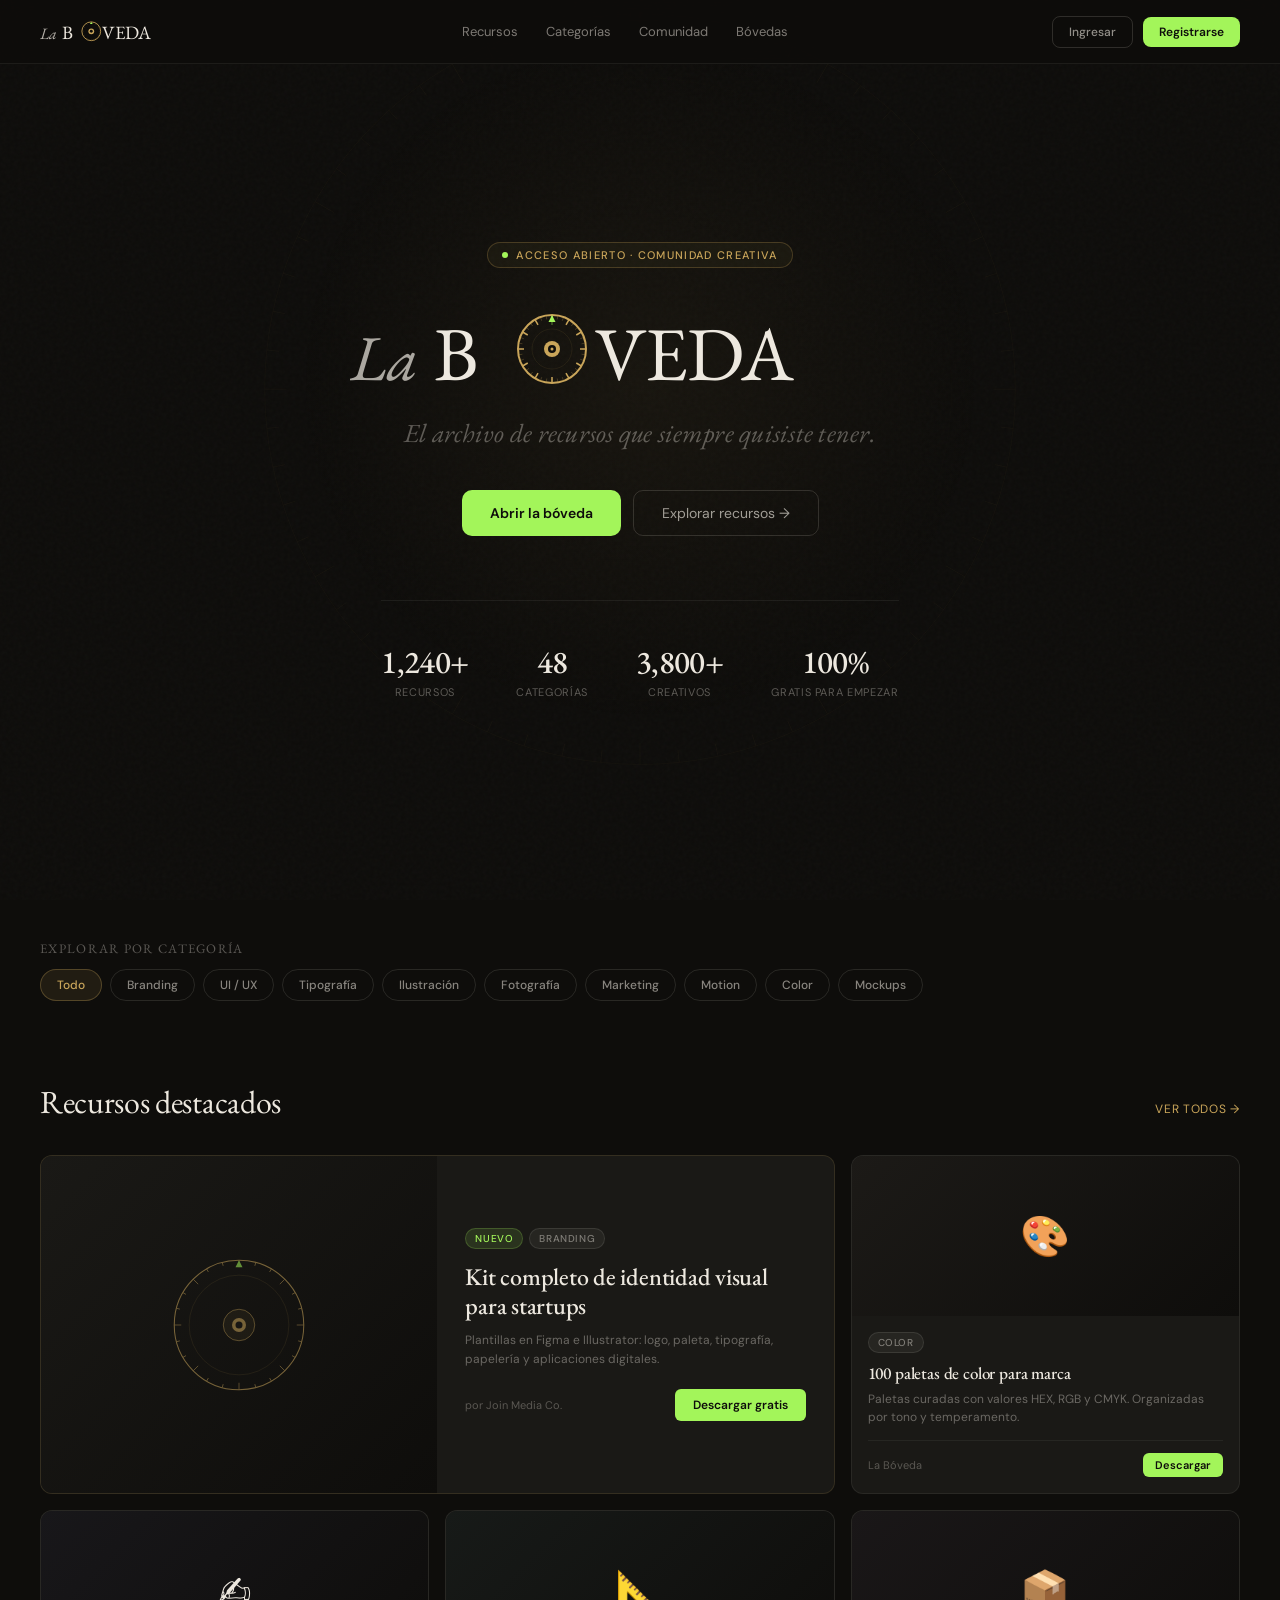
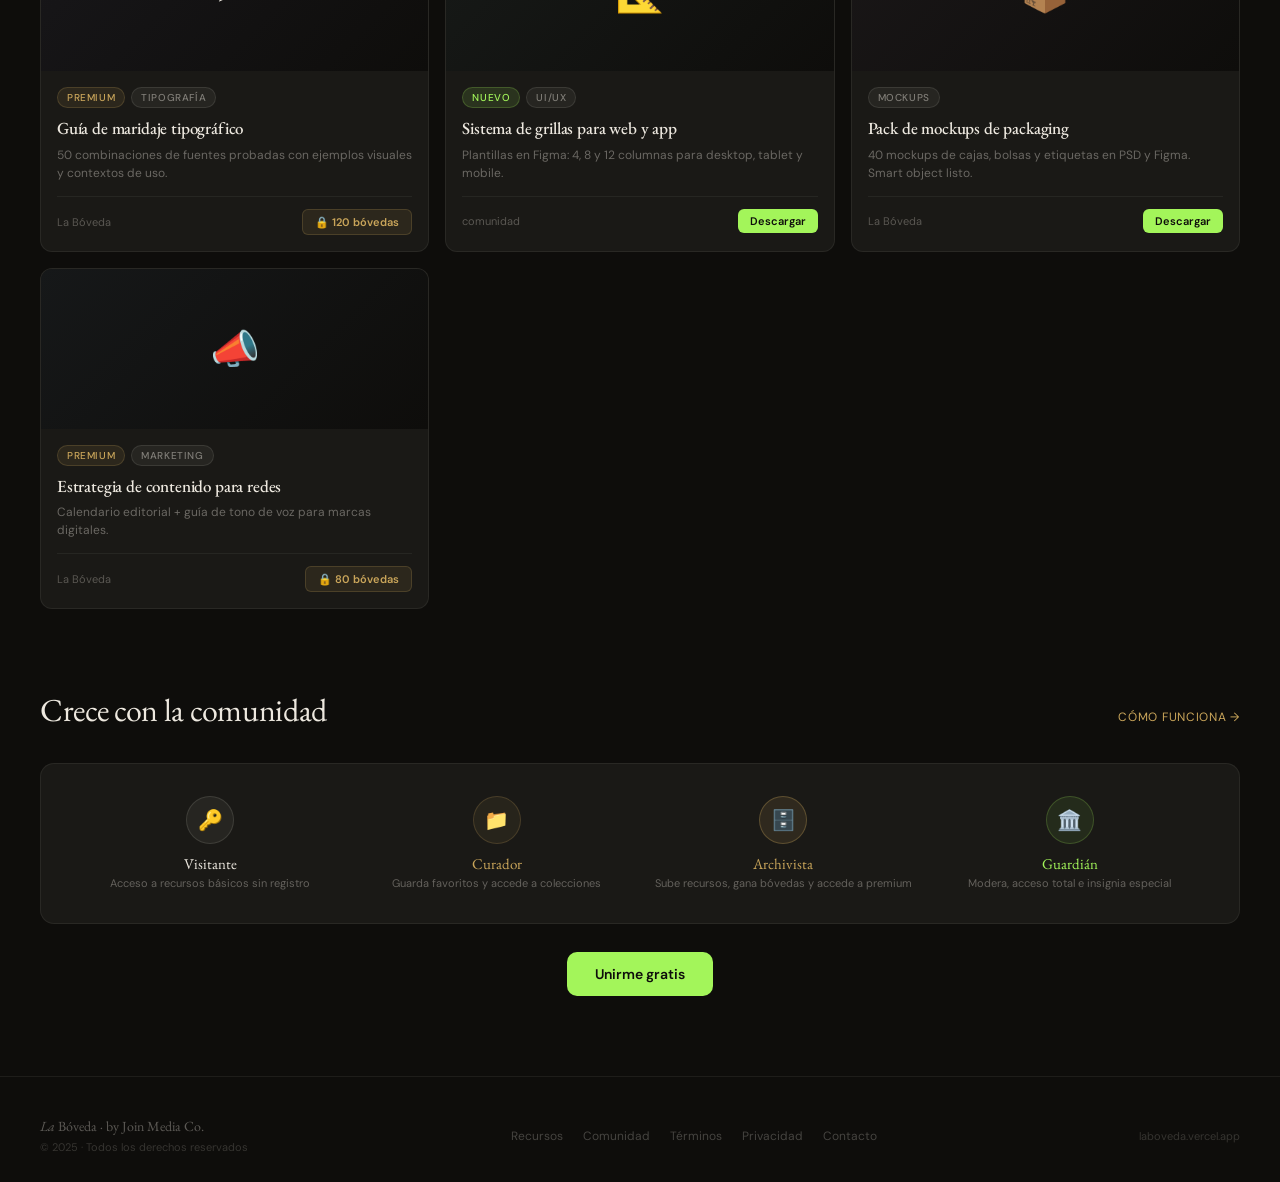
==== index.html @ 7393cab2 "fix: corregir transform-origin del dial en el logo hero Agrega transform-box:fill-box para que la ro" ====
<!DOCTYPE html>
<html lang="es">
<head>
<meta charset="UTF-8"/>
<meta name="viewport" content="width=device-width, initial-scale=1.0"/>
<meta name="description" content="La Bóveda — El archivo de recursos para diseñadores, mercadólogos y creativos. Templates, fuentes, paletas y más. Gratis para empezar."/>
<title>La Bóveda — Recursos para crear mejor</title>
<link rel="preconnect" href="https://fonts.googleapis.com"/>
<link rel="preconnect" href="https://fonts.gstatic.com" crossorigin/>
<link href="https://fonts.googleapis.com/css2?family=EB+Garamond:ital,wght@0,400;0,500;0,600;1,400;1,500&family=DM+Sans:opsz,wght@9..40,300;9..40,400;9..40,500;9..40,600&display=swap" rel="stylesheet"/>
<style>
  :root {
    --boveda:    #0E0D0B;
    --interior:  #1A1916;
    --sombra:    #2C2B28;
    --pergamino: #EDE8DF;
    --oro:       #C9A55A;
    --vivo:      #A3F55A;
    --serif:     'EB Garamond', Georgia, serif;
    --sans:      'DM Sans', system-ui, sans-serif;
  }
  *, *::before, *::after { box-sizing: border-box; margin: 0; padding: 0; }
  html { scroll-behavior: smooth; }
  body {
    background: var(--boveda);
    color: var(--pergamino);
    font-family: var(--sans);
    font-size: 15px;
    overflow-x: hidden;
    -webkit-font-smoothing: antialiased;
  }
  body::before {
    content: '';
    position: fixed; inset: 0;
    background-image: url("data:image/svg+xml,%3Csvg viewBox='0 0 256 256' xmlns='http://www.w3.org/2000/svg'%3E%3Cfilter id='n'%3E%3CfeTurbulence type='fractalNoise' baseFrequency='0.9' numOctaves='4' stitchTiles='stitch'/%3E%3C/filter%3E%3Crect width='100%25' height='100%25' filter='url(%23n)'/%3E%3C/svg%3E");
    opacity: 0.025; pointer-events: none; z-index: 0;
  }

  /* ── NAV ── */
  nav {
    position: fixed; top: 0; left: 0; right: 0; z-index: 100;
    display: flex; align-items: center; justify-content: space-between;
    padding: 0 40px; height: 64px;
    background: rgba(14,13,11,0.88);
    backdrop-filter: blur(18px);
    border-bottom: 0.5px solid rgba(237,232,223,0.07);
  }
  .nav-links { display: flex; align-items: center; gap: 28px; }
  .nav-links a { font-size: 13px; color: rgba(237,232,223,0.5); text-decoration: none; transition: color 0.2s; }
  .nav-links a:hover { color: var(--pergamino); }
  .nav-actions { display: flex; align-items: center; gap: 10px; }
  .btn-ghost {
    font-family: var(--sans); font-size: 12px; font-weight: 500;
    padding: 7px 16px; border-radius: 8px;
    background: transparent; color: rgba(237,232,223,0.6);
    border: 0.5px solid rgba(237,232,223,0.15); cursor: pointer; transition: all 0.2s;
  }
  .btn-ghost:hover { background: rgba(237,232,223,0.06); color: var(--pergamino); }
  .btn-primary {
    font-family: var(--sans); font-size: 12px; font-weight: 600;
    padding: 7px 16px; border-radius: 8px;
    background: var(--vivo); color: var(--boveda);
    border: none; cursor: pointer; transition: all 0.2s;
  }
  .btn-primary:hover { background: #b8ff6a; transform: translateY(-1px); }

  /* ── HERO ── */
  .hero {
    min-height: 100vh;
    display: flex; flex-direction: column;
    align-items: center; justify-content: center;
    padding: 120px 40px 80px;
    position: relative; text-align: center; overflow: hidden;
  }
  .hero-glow {
    position: absolute;
    width: 700px; height: 700px;
    background: radial-gradient(circle, rgba(201,165,90,0.055) 0%, transparent 70%);
    top: 50%; left: 50%; transform: translate(-50%, -60%);
    pointer-events: none;
  }
  .hero-ring { position: absolute; opacity: 0.04; top: 50%; left: 50%; transform: translate(-50%, -58%); }
  .hero-label {
    display: inline-flex; align-items: center; gap: 8px;
    font-size: 11px; font-weight: 500; letter-spacing: 0.12em; text-transform: uppercase;
    color: var(--oro); border: 0.5px solid rgba(201,165,90,0.25);
    padding: 5px 14px; border-radius: 20px; margin-bottom: 32px;
    background: rgba(201,165,90,0.05);
  }
  .hero-label::before {
    content: ''; width: 6px; height: 6px; border-radius: 50%;
    background: var(--vivo); display: inline-block; animation: pulse 2s infinite;
  }
  @keyframes pulse {
    0%, 100% { opacity: 1; transform: scale(1); }
    50% { opacity: 0.4; transform: scale(0.75); }
  }
  .hero-wordmark { margin-bottom: 16px; }
  .hero-sub {
    font-family: var(--serif); font-size: clamp(18px, 2.5vw, 26px);
    font-style: italic; color: rgba(237,232,223,0.35);
    margin-bottom: 40px; letter-spacing: 0.01em;
  }
  .hero-actions { display: flex; gap: 12px; justify-content: center; margin-bottom: 64px; flex-wrap: wrap; }
  .btn-hero-primary {
    font-family: var(--sans); font-size: 14px; font-weight: 600;
    padding: 13px 28px; border-radius: 10px;
    background: var(--vivo); color: var(--boveda);
    border: none; cursor: pointer; transition: all 0.25s;
  }
  .btn-hero-primary:hover { background: #b8ff6a; transform: translateY(-2px); box-shadow: 0 8px 24px rgba(163,245,90,0.2); }
  .btn-hero-ghost {
    font-family: var(--sans); font-size: 14px; font-weight: 400;
    padding: 13px 28px; border-radius: 10px;
    background: transparent; color: rgba(237,232,223,0.65);
    border: 0.5px solid rgba(237,232,223,0.15); cursor: pointer; transition: all 0.25s;
  }
  .btn-hero-ghost:hover { background: rgba(237,232,223,0.05); color: var(--pergamino); }
  .hero-stats {
    display: flex; gap: 48px; justify-content: center;
    padding-top: 40px; border-top: 0.5px solid rgba(237,232,223,0.07); flex-wrap: wrap;
  }
  .stat-num { font-family: var(--serif); font-size: 32px; font-weight: 500; letter-spacing: -0.02em; }
  .stat-label { font-size: 11px; color: rgba(237,232,223,0.35); letter-spacing: 0.06em; text-transform: uppercase; margin-top: 2px; }

  /* ── ANIMATIONS ── */
  @keyframes fadeUp {
    from { opacity: 0; transform: translateY(22px); }
    to   { opacity: 1; transform: translateY(0); }
  }
  .hero > * { animation: fadeUp 0.7s ease forwards; opacity: 0; }
  .hero-glow   { animation: none; opacity: 1; }
  .hero-ring   { animation: none; opacity: 0.04; }
  .hero-label  { animation-delay: 0.1s; }
  .hero-wordmark { animation-delay: 0.25s; }
  .hero-sub    { animation-delay: 0.4s; }
  .hero-actions { animation-delay: 0.55s; }
  .hero-stats  { animation-delay: 0.7s; }

  /* ── CATS ── */
  .cats { padding: 40px 40px 0; position: relative; z-index: 1; }
  .cat-row { display: flex; gap: 8px; flex-wrap: wrap; }
  .cat-pill {
    font-size: 12px; font-weight: 500; padding: 7px 16px; border-radius: 20px;
    border: 0.5px solid rgba(237,232,223,0.12); color: rgba(237,232,223,0.55);
    cursor: pointer; transition: all 0.2s; background: transparent; font-family: var(--sans);
  }
  .cat-pill:hover, .cat-pill.active {
    background: rgba(201,165,90,0.1); border-color: rgba(201,165,90,0.3); color: var(--oro);
  }

  /* ── SECTION ── */
  section { padding: 80px 40px; position: relative; z-index: 1; }
  .section-header { display: flex; align-items: baseline; justify-content: space-between; margin-bottom: 32px; }
  .section-title { font-family: var(--serif); font-size: 32px; font-weight: 400; letter-spacing: -0.01em; }
  .section-link { font-size: 12px; color: var(--oro); text-decoration: none; letter-spacing: 0.06em; text-transform: uppercase; transition: opacity 0.2s; }
  .section-link:hover { opacity: 0.7; }

  /* ── GRID ── */
  .grid { display: grid; grid-template-columns: repeat(3, 1fr); gap: 16px; }
  @media (max-width: 900px) { .grid { grid-template-columns: repeat(2,1fr); } .card-featured { grid-column: span 2; } }
  @media (max-width: 600px) { .grid { grid-template-columns: 1fr; } .card-featured { grid-column: span 1; grid-template-columns: 1fr; } nav { padding: 0 20px; } section, .cats { padding-left: 20px; padding-right: 20px; } }

  /* ── CARDS ── */
  .card {
    background: var(--interior); border: 0.5px solid rgba(237,232,223,0.07);
    border-radius: 12px; overflow: hidden; cursor: pointer; transition: all 0.25s;
  }
  .card:hover { border-color: rgba(201,165,90,0.25); transform: translateY(-3px); box-shadow: 0 12px 32px rgba(0,0,0,0.4); }
  .card-thumb {
    height: 160px; display: flex; align-items: center; justify-content: center;
    font-size: 40px;
  }
  .card-body { padding: 16px; }
  .card-tags { display: flex; gap: 6px; margin-bottom: 10px; flex-wrap: wrap; }
  .tag { font-size: 10px; font-weight: 500; letter-spacing: 0.06em; padding: 3px 9px; border-radius: 20px; text-transform: uppercase; }
  .tag-new     { background: rgba(163,245,90,0.12); color: var(--vivo);  border: 0.5px solid rgba(163,245,90,0.2); }
  .tag-premium { background: rgba(201,165,90,0.10); color: var(--oro);   border: 0.5px solid rgba(201,165,90,0.2); }
  .tag-cat     { background: rgba(237,232,223,0.06); color: rgba(237,232,223,0.45); border: 0.5px solid rgba(237,232,223,0.1); }
  .card-title  { font-family: var(--serif); font-size: 17px; font-weight: 500; color: var(--pergamino); margin-bottom: 6px; line-height: 1.25; letter-spacing: -0.01em; }
  .card-desc   { font-size: 12px; color: rgba(237,232,223,0.38); line-height: 1.5; margin-bottom: 14px; }
  .card-footer { display: flex; align-items: center; justify-content: space-between; padding-top: 12px; border-top: 0.5px solid rgba(237,232,223,0.06); }
  .card-author { font-size: 11px; color: rgba(237,232,223,0.3); }
  .card-action {
    font-size: 11px; font-weight: 600; font-family: var(--sans);
    padding: 5px 12px; border-radius: 6px;
    background: var(--vivo); color: var(--boveda); border: none; cursor: pointer; transition: all 0.2s;
  }
  .card-action:hover { background: #b8ff6a; }
  .card-action.locked { background: rgba(201,165,90,0.1); color: var(--oro); border: 0.5px solid rgba(201,165,90,0.2); }

  /* ── FEATURED ── */
  .card-featured {
    grid-column: span 2; background: var(--interior);
    border: 0.5px solid rgba(201,165,90,0.15); border-radius: 12px; overflow: hidden;
    display: grid; grid-template-columns: 1fr 1fr; cursor: pointer; transition: all 0.25s;
  }
  .card-featured:hover { border-color: rgba(201,165,90,0.35); transform: translateY(-3px); }
  .card-featured-visual {
    background: linear-gradient(135deg, #1A1916 0%, #0E0D0B 100%);
    display: flex; align-items: center; justify-content: center; min-height: 240px;
  }
  .card-featured-body { padding: 28px; display: flex; flex-direction: column; justify-content: center; }

  /* ── GAMIF ── */
  .gamif-banner {
    background: var(--interior); border: 0.5px solid rgba(237,232,223,0.07);
    border-radius: 14px; padding: 32px 36px;
    display: grid; grid-template-columns: repeat(4,1fr); gap: 20px; align-items: center;
  }
  @media (max-width: 700px) { .gamif-banner { grid-template-columns: repeat(2,1fr); } }
  .level-item { text-align: center; }
  .level-icon {
    width: 48px; height: 48px; border-radius: 50%;
    display: flex; align-items: center; justify-content: center;
    font-size: 20px; margin: 0 auto 10px;
  }
  .level-name { font-family: var(--serif); font-size: 15px; margin-bottom: 3px; }
  .level-desc { font-size: 11px; color: rgba(237,232,223,0.35); line-height: 1.4; }

  /* ── FOOTER ── */
  footer {
    border-top: 0.5px solid rgba(237,232,223,0.07);
    padding: 40px 40px 28px;
    display: flex; align-items: center; justify-content: space-between; flex-wrap: wrap; gap: 16px;
    position: relative; z-index: 1;
  }
  .footer-links { display: flex; gap: 20px; flex-wrap: wrap; }
  .footer-links a { font-size: 12px; color: rgba(237,232,223,0.25); text-decoration: none; transition: color 0.2s; }
  .footer-links a:hover { color: rgba(237,232,223,0.55); }
</style>
</head>
<body>

<!-- ── NAV ── -->
<nav>
  <svg viewBox="0 0 220 36" height="26" style="display:block; flex-shrink:0;">
    <text x="0" y="28" font-family="'EB Garamond',Georgia,serif" font-style="italic" font-size="22" fill="rgba(237,232,223,0.75)">La</text>
    <text x="30" y="28" font-family="'EB Garamond',Georgia,serif" font-size="26" fill="#EDE8DF" letter-spacing="-0.5">B</text>
    <g transform="translate(58,1)">
      <circle cx="13" cy="16" r="13" fill="none" stroke="#C9A55A" stroke-width="1.2"/>
      <g stroke="#C9A55A" stroke-width="0.5" opacity="0.4">
        <line x1="13" y1="3.5" x2="13" y2="5.5" transform="rotate(0 13 16)"/>
        <line x1="13" y1="3.5" x2="13" y2="5.5" transform="rotate(30 13 16)"/>
        <line x1="13" y1="3.5" x2="13" y2="5.5" transform="rotate(60 13 16)"/>
        <line x1="13" y1="3.5" x2="13" y2="5.5" transform="rotate(90 13 16)"/>
        <line x1="13" y1="3.5" x2="13" y2="5.5" transform="rotate(120 13 16)"/>
        <line x1="13" y1="3.5" x2="13" y2="5.5" transform="rotate(150 13 16)"/>
        <line x1="13" y1="3.5" x2="13" y2="5.5" transform="rotate(180 13 16)"/>
        <line x1="13" y1="3.5" x2="13" y2="5.5" transform="rotate(210 13 16)"/>
        <line x1="13" y1="3.5" x2="13" y2="5.5" transform="rotate(240 13 16)"/>
        <line x1="13" y1="3.5" x2="13" y2="5.5" transform="rotate(270 13 16)"/>
        <line x1="13" y1="3.5" x2="13" y2="5.5" transform="rotate(300 13 16)"/>
        <line x1="13" y1="3.5" x2="13" y2="5.5" transform="rotate(330 13 16)"/>
      </g>
      <circle cx="13" cy="16" r="4" fill="#C9A55A"/>
      <circle cx="13" cy="16" r="2" fill="#0E0D0B"/>
      <polygon points="13,3 11,6 15,6" fill="#A3F55A"/>
    </g>
    <text x="86" y="28" font-family="'EB Garamond',Georgia,serif" font-size="26" fill="#EDE8DF" letter-spacing="-0.5">VEDA</text>
  </svg>

  <div class="nav-links">
    <a href="#">Recursos</a>
    <a href="#">Categorías</a>
    <a href="#">Comunidad</a>
    <a href="#">Bóvedas</a>
  </div>

  <div class="nav-actions">
    <button class="btn-ghost">Ingresar</button>
    <button class="btn-primary">Registrarse</button>
  </div>
</nav>

<!-- ── HERO ── -->
<div class="hero">
  <div class="hero-glow"></div>
  <svg class="hero-ring" width="760" height="760" viewBox="0 0 800 800">
    <circle cx="400" cy="400" r="395" fill="none" stroke="#C9A55A" stroke-width="0.8"/>
    <circle cx="400" cy="400" r="328" fill="none" stroke="#C9A55A" stroke-width="0.4" opacity="0.6"/>
    <g stroke="#C9A55A" stroke-width="0.9">
      <line x1="400" y1="5" x2="400" y2="28" transform="rotate(0 400 400)"/>
      <line x1="400" y1="5" x2="400" y2="18" transform="rotate(6 400 400)"/>
      <line x1="400" y1="5" x2="400" y2="18" transform="rotate(12 400 400)"/>
      <line x1="400" y1="5" x2="400" y2="18" transform="rotate(18 400 400)"/>
      <line x1="400" y1="5" x2="400" y2="18" transform="rotate(24 400 400)"/>
      <line x1="400" y1="5" x2="400" y2="28" transform="rotate(30 400 400)"/>
      <line x1="400" y1="5" x2="400" y2="18" transform="rotate(36 400 400)"/>
      <line x1="400" y1="5" x2="400" y2="18" transform="rotate(42 400 400)"/>
      <line x1="400" y1="5" x2="400" y2="18" transform="rotate(48 400 400)"/>
      <line x1="400" y1="5" x2="400" y2="18" transform="rotate(54 400 400)"/>
      <line x1="400" y1="5" x2="400" y2="28" transform="rotate(60 400 400)"/>
      <line x1="400" y1="5" x2="400" y2="18" transform="rotate(66 400 400)"/>
      <line x1="400" y1="5" x2="400" y2="18" transform="rotate(72 400 400)"/>
      <line x1="400" y1="5" x2="400" y2="18" transform="rotate(78 400 400)"/>
      <line x1="400" y1="5" x2="400" y2="18" transform="rotate(84 400 400)"/>
      <line x1="400" y1="5" x2="400" y2="28" transform="rotate(90 400 400)"/>
      <line x1="400" y1="5" x2="400" y2="18" transform="rotate(96 400 400)"/>
      <line x1="400" y1="5" x2="400" y2="18" transform="rotate(102 400 400)"/>
      <line x1="400" y1="5" x2="400" y2="18" transform="rotate(108 400 400)"/>
      <line x1="400" y1="5" x2="400" y2="18" transform="rotate(114 400 400)"/>
      <line x1="400" y1="5" x2="400" y2="28" transform="rotate(120 400 400)"/>
      <line x1="400" y1="5" x2="400" y2="18" transform="rotate(126 400 400)"/>
      <line x1="400" y1="5" x2="400" y2="18" transform="rotate(132 400 400)"/>
      <line x1="400" y1="5" x2="400" y2="18" transform="rotate(138 400 400)"/>
      <line x1="400" y1="5" x2="400" y2="18" transform="rotate(144 400 400)"/>
      <line x1="400" y1="5" x2="400" y2="28" transform="rotate(150 400 400)"/>
      <line x1="400" y1="5" x2="400" y2="18" transform="rotate(156 400 400)"/>
      <line x1="400" y1="5" x2="400" y2="18" transform="rotate(162 400 400)"/>
      <line x1="400" y1="5" x2="400" y2="18" transform="rotate(168 400 400)"/>
      <line x1="400" y1="5" x2="400" y2="18" transform="rotate(174 400 400)"/>
      <line x1="400" y1="5" x2="400" y2="28" transform="rotate(180 400 400)"/>
      <line x1="400" y1="5" x2="400" y2="18" transform="rotate(186 400 400)"/>
      <line x1="400" y1="5" x2="400" y2="18" transform="rotate(192 400 400)"/>
      <line x1="400" y1="5" x2="400" y2="18" transform="rotate(198 400 400)"/>
      <line x1="400" y1="5" x2="400" y2="18" transform="rotate(204 400 400)"/>
      <line x1="400" y1="5" x2="400" y2="28" transform="rotate(210 400 400)"/>
      <line x1="400" y1="5" x2="400" y2="18" transform="rotate(216 400 400)"/>
      <line x1="400" y1="5" x2="400" y2="18" transform="rotate(222 400 400)"/>
      <line x1="400" y1="5" x2="400" y2="18" transform="rotate(228 400 400)"/>
      <line x1="400" y1="5" x2="400" y2="18" transform="rotate(234 400 400)"/>
      <line x1="400" y1="5" x2="400" y2="28" transform="rotate(240 400 400)"/>
      <line x1="400" y1="5" x2="400" y2="18" transform="rotate(246 400 400)"/>
      <line x1="400" y1="5" x2="400" y2="18" transform="rotate(252 400 400)"/>
      <line x1="400" y1="5" x2="400" y2="18" transform="rotate(258 400 400)"/>
      <line x1="400" y1="5" x2="400" y2="18" transform="rotate(264 400 400)"/>
      <line x1="400" y1="5" x2="400" y2="28" transform="rotate(270 400 400)"/>
      <line x1="400" y1="5" x2="400" y2="18" transform="rotate(276 400 400)"/>
      <line x1="400" y1="5" x2="400" y2="18" transform="rotate(282 400 400)"/>
      <line x1="400" y1="5" x2="400" y2="18" transform="rotate(288 400 400)"/>
      <line x1="400" y1="5" x2="400" y2="18" transform="rotate(294 400 400)"/>
      <line x1="400" y1="5" x2="400" y2="28" transform="rotate(300 400 400)"/>
      <line x1="400" y1="5" x2="400" y2="18" transform="rotate(306 400 400)"/>
      <line x1="400" y1="5" x2="400" y2="18" transform="rotate(312 400 400)"/>
      <line x1="400" y1="5" x2="400" y2="18" transform="rotate(318 400 400)"/>
      <line x1="400" y1="5" x2="400" y2="18" transform="rotate(324 400 400)"/>
      <line x1="400" y1="5" x2="400" y2="28" transform="rotate(330 400 400)"/>
      <line x1="400" y1="5" x2="400" y2="18" transform="rotate(336 400 400)"/>
      <line x1="400" y1="5" x2="400" y2="18" transform="rotate(342 400 400)"/>
      <line x1="400" y1="5" x2="400" y2="18" transform="rotate(348 400 400)"/>
      <line x1="400" y1="5" x2="400" y2="18" transform="rotate(354 400 400)"/>
    </g>
    <polygon points="400,5 394,20 406,20" fill="#A3F55A" opacity="0.5"/>
  </svg>

  <div class="hero-label">Acceso abierto · Comunidad creativa</div>

  <div class="hero-wordmark">
    <svg id="heroWordmark" viewBox="0 0 580 100" style="width:min(580px,88vw);display:block;margin:0 auto;">
      <text x="0" y="80" font-family="'EB Garamond',Georgia,serif" font-style="italic" font-size="64" fill="rgba(237,232,223,0.7)">La</text>
      <text x="84" y="80" font-family="'EB Garamond',Georgia,serif" font-size="76" fill="#EDE8DF" letter-spacing="-1">B</text>
      <g id="heroDial" transform="translate(166,5)" style="transform-origin:36px 44px; transform-box:fill-box; transition:transform 0.65s cubic-bezier(0.34,1.56,0.64,1);">
        <circle cx="36" cy="44" r="34" fill="none" stroke="#C9A55A" stroke-width="2"/>
        <g stroke="#C9A55A" stroke-width="0.65" opacity="0.38">
          <line x1="36" y1="10.5" x2="36" y2="14" transform="rotate(0 36 44)"/>
          <line x1="36" y1="10.5" x2="36" y2="14" transform="rotate(10 36 44)"/>
          <line x1="36" y1="10.5" x2="36" y2="14" transform="rotate(20 36 44)"/>
          <line x1="36" y1="10.5" x2="36" y2="14" transform="rotate(30 36 44)"/>
          <line x1="36" y1="10.5" x2="36" y2="14" transform="rotate(40 36 44)"/>
          <line x1="36" y1="10.5" x2="36" y2="14" transform="rotate(50 36 44)"/>
          <line x1="36" y1="10.5" x2="36" y2="14" transform="rotate(60 36 44)"/>
          <line x1="36" y1="10.5" x2="36" y2="14" transform="rotate(70 36 44)"/>
          <line x1="36" y1="10.5" x2="36" y2="14" transform="rotate(80 36 44)"/>
          <line x1="36" y1="10.5" x2="36" y2="14" transform="rotate(90 36 44)"/>
          <line x1="36" y1="10.5" x2="36" y2="14" transform="rotate(100 36 44)"/>
          <line x1="36" y1="10.5" x2="36" y2="14" transform="rotate(110 36 44)"/>
          <line x1="36" y1="10.5" x2="36" y2="14" transform="rotate(120 36 44)"/>
          <line x1="36" y1="10.5" x2="36" y2="14" transform="rotate(130 36 44)"/>
          <line x1="36" y1="10.5" x2="36" y2="14" transform="rotate(140 36 44)"/>
          <line x1="36" y1="10.5" x2="36" y2="14" transform="rotate(150 36 44)"/>
          <line x1="36" y1="10.5" x2="36" y2="14" transform="rotate(160 36 44)"/>
          <line x1="36" y1="10.5" x2="36" y2="14" transform="rotate(170 36 44)"/>
          <line x1="36" y1="10.5" x2="36" y2="14" transform="rotate(180 36 44)"/>
          <line x1="36" y1="10.5" x2="36" y2="14" transform="rotate(190 36 44)"/>
          <line x1="36" y1="10.5" x2="36" y2="14" transform="rotate(200 36 44)"/>
          <line x1="36" y1="10.5" x2="36" y2="14" transform="rotate(210 36 44)"/>
          <line x1="36" y1="10.5" x2="36" y2="14" transform="rotate(220 36 44)"/>
          <line x1="36" y1="10.5" x2="36" y2="14" transform="rotate(230 36 44)"/>
          <line x1="36" y1="10.5" x2="36" y2="14" transform="rotate(240 36 44)"/>
          <line x1="36" y1="10.5" x2="36" y2="14" transform="rotate(250 36 44)"/>
          <line x1="36" y1="10.5" x2="36" y2="14" transform="rotate(260 36 44)"/>
          <line x1="36" y1="10.5" x2="36" y2="14" transform="rotate(270 36 44)"/>
          <line x1="36" y1="10.5" x2="36" y2="14" transform="rotate(280 36 44)"/>
          <line x1="36" y1="10.5" x2="36" y2="14" transform="rotate(290 36 44)"/>
          <line x1="36" y1="10.5" x2="36" y2="14" transform="rotate(300 36 44)"/>
          <line x1="36" y1="10.5" x2="36" y2="14" transform="rotate(310 36 44)"/>
          <line x1="36" y1="10.5" x2="36" y2="14" transform="rotate(320 36 44)"/>
          <line x1="36" y1="10.5" x2="36" y2="14" transform="rotate(330 36 44)"/>
          <line x1="36" y1="10.5" x2="36" y2="14" transform="rotate(340 36 44)"/>
          <line x1="36" y1="10.5" x2="36" y2="14" transform="rotate(350 36 44)"/>
        </g>
        <g stroke="#C9A55A" stroke-width="1.5">
          <line x1="36" y1="10" x2="36" y2="16" transform="rotate(0 36 44)"/>
          <line x1="36" y1="10" x2="36" y2="16" transform="rotate(30 36 44)"/>
          <line x1="36" y1="10" x2="36" y2="16" transform="rotate(60 36 44)"/>
          <line x1="36" y1="10" x2="36" y2="16" transform="rotate(90 36 44)"/>
          <line x1="36" y1="10" x2="36" y2="16" transform="rotate(120 36 44)"/>
          <line x1="36" y1="10" x2="36" y2="16" transform="rotate(150 36 44)"/>
          <line x1="36" y1="10" x2="36" y2="16" transform="rotate(180 36 44)"/>
          <line x1="36" y1="10" x2="36" y2="16" transform="rotate(210 36 44)"/>
          <line x1="36" y1="10" x2="36" y2="16" transform="rotate(240 36 44)"/>
          <line x1="36" y1="10" x2="36" y2="16" transform="rotate(270 36 44)"/>
          <line x1="36" y1="10" x2="36" y2="16" transform="rotate(300 36 44)"/>
          <line x1="36" y1="10" x2="36" y2="16" transform="rotate(330 36 44)"/>
        </g>
        <circle cx="36" cy="44" r="20" fill="none" stroke="#C9A55A" stroke-width="0.5" opacity="0.18"/>
        <circle cx="36" cy="44" r="8" fill="#C9A55A"/>
        <circle cx="36" cy="44" r="4" fill="#0E0D0B"/>
        <circle cx="36" cy="44" r="1.5" fill="#C9A55A"/>
        <polygon points="36,10 32.5,17 39.5,17" fill="#A3F55A"/>
        <line x1="36" y1="17" x2="36" y2="20" stroke="#A3F55A" stroke-width="1" opacity="0.5"/>
      </g>
      <text x="245" y="80" font-family="'EB Garamond',Georgia,serif" font-size="76" fill="#EDE8DF" letter-spacing="-1">VEDA</text>
    </svg>
  </div>

  <p class="hero-sub">El archivo de recursos que siempre quisiste tener.</p>

  <div class="hero-actions">
    <button class="btn-hero-primary">Abrir la bóveda</button>
    <button class="btn-hero-ghost">Explorar recursos →</button>
  </div>

  <div class="hero-stats">
    <div><div class="stat-num">1,240+</div><div class="stat-label">Recursos</div></div>
    <div><div class="stat-num">48</div><div class="stat-label">Categorías</div></div>
    <div><div class="stat-num">3,800+</div><div class="stat-label">Creativos</div></div>
    <div><div class="stat-num">100%</div><div class="stat-label">Gratis para empezar</div></div>
  </div>
</div>

<!-- ── CATS ── -->
<div class="cats">
  <div style="margin-bottom:12px;">
    <p style="font-family:'EB Garamond',serif;font-size:13px;color:rgba(237,232,223,0.35);letter-spacing:0.1em;text-transform:uppercase;">Explorar por categoría</p>
  </div>
  <div class="cat-row">
    <button class="cat-pill active" data-cat="all">Todo</button>
    <button class="cat-pill" data-cat="branding">Branding</button>
    <button class="cat-pill" data-cat="ui">UI / UX</button>
    <button class="cat-pill" data-cat="tipo">Tipografía</button>
    <button class="cat-pill" data-cat="ilus">Ilustración</button>
    <button class="cat-pill" data-cat="foto">Fotografía</button>
    <button class="cat-pill" data-cat="mkt">Marketing</button>
    <button class="cat-pill" data-cat="motion">Motion</button>
    <button class="cat-pill" data-cat="color">Color</button>
    <button class="cat-pill" data-cat="mock">Mockups</button>
  </div>
</div>

<!-- ── RECURSOS ── -->
<section>
  <div class="section-header">
    <h2 class="section-title">Recursos destacados</h2>
    <a href="#" class="section-link">Ver todos →</a>
  </div>
  <div class="grid">

    <!-- Featured -->
    <div class="card-featured">
      <div class="card-featured-visual">
        <svg width="140" height="140" viewBox="0 0 160 160" opacity="0.55">
          <circle cx="80" cy="80" r="74" fill="none" stroke="#C9A55A" stroke-width="1.2"/>
          <circle cx="80" cy="80" r="57" fill="none" stroke="#C9A55A" stroke-width="0.5" opacity="0.4"/>
          <g stroke="#C9A55A" stroke-width="0.8">
            <line x1="80" y1="6" x2="80" y2="14" transform="rotate(0 80 80)"/>
            <line x1="80" y1="6" x2="80" y2="10" transform="rotate(15 80 80)"/>
            <line x1="80" y1="6" x2="80" y2="10" transform="rotate(30 80 80)"/>
            <line x1="80" y1="6" x2="80" y2="14" transform="rotate(45 80 80)"/>
            <line x1="80" y1="6" x2="80" y2="10" transform="rotate(60 80 80)"/>
            <line x1="80" y1="6" x2="80" y2="10" transform="rotate(75 80 80)"/>
            <line x1="80" y1="6" x2="80" y2="14" transform="rotate(90 80 80)"/>
            <line x1="80" y1="6" x2="80" y2="10" transform="rotate(105 80 80)"/>
            <line x1="80" y1="6" x2="80" y2="10" transform="rotate(120 80 80)"/>
            <line x1="80" y1="6" x2="80" y2="14" transform="rotate(135 80 80)"/>
            <line x1="80" y1="6" x2="80" y2="10" transform="rotate(150 80 80)"/>
            <line x1="80" y1="6" x2="80" y2="10" transform="rotate(165 80 80)"/>
            <line x1="80" y1="6" x2="80" y2="14" transform="rotate(180 80 80)"/>
            <line x1="80" y1="6" x2="80" y2="10" transform="rotate(195 80 80)"/>
            <line x1="80" y1="6" x2="80" y2="10" transform="rotate(210 80 80)"/>
            <line x1="80" y1="6" x2="80" y2="14" transform="rotate(225 80 80)"/>
            <line x1="80" y1="6" x2="80" y2="10" transform="rotate(240 80 80)"/>
            <line x1="80" y1="6" x2="80" y2="10" transform="rotate(255 80 80)"/>
            <line x1="80" y1="6" x2="80" y2="14" transform="rotate(270 80 80)"/>
            <line x1="80" y1="6" x2="80" y2="10" transform="rotate(285 80 80)"/>
            <line x1="80" y1="6" x2="80" y2="10" transform="rotate(300 80 80)"/>
            <line x1="80" y1="6" x2="80" y2="14" transform="rotate(315 80 80)"/>
            <line x1="80" y1="6" x2="80" y2="10" transform="rotate(330 80 80)"/>
            <line x1="80" y1="6" x2="80" y2="10" transform="rotate(345 80 80)"/>
          </g>
          <circle cx="80" cy="80" r="18" fill="rgba(201,165,90,0.12)" stroke="#C9A55A" stroke-width="0.8"/>
          <circle cx="80" cy="80" r="8" fill="#C9A55A"/>
          <circle cx="80" cy="80" r="4" fill="#1A1916"/>
          <polygon points="80,6 76,14 84,14" fill="#A3F55A"/>
        </svg>
      </div>
      <div class="card-featured-body">
        <div class="card-tags" style="margin-bottom:14px;">
          <span class="tag tag-new">Nuevo</span>
          <span class="tag tag-cat">Branding</span>
        </div>
        <h3 style="font-family:'EB Garamond',serif;font-size:24px;font-weight:500;color:#EDE8DF;margin-bottom:10px;line-height:1.2;letter-spacing:-0.01em;">Kit completo de identidad visual para startups</h3>
        <p style="font-size:12px;color:rgba(237,232,223,0.38);line-height:1.6;margin-bottom:20px;">Plantillas en Figma e Illustrator: logo, paleta, tipografía, papelería y aplicaciones digitales.</p>
        <div style="display:flex;align-items:center;justify-content:space-between;">
          <span style="font-size:11px;color:rgba(237,232,223,0.3);">por Join Media Co.</span>
          <button class="card-action" style="font-size:12px;padding:8px 18px;">Descargar gratis</button>
        </div>
      </div>
    </div>

    <!-- Card 2 -->
    <div class="card">
      <div class="card-thumb" style="background:linear-gradient(135deg,#1c1a17,#0E0D0B);">🎨</div>
      <div class="card-body">
        <div class="card-tags"><span class="tag tag-cat">Color</span></div>
        <h3 class="card-title">100 paletas de color para marca</h3>
        <p class="card-desc">Paletas curadas con valores HEX, RGB y CMYK. Organizadas por tono y temperamento.</p>
        <div class="card-footer">
          <span class="card-author">La Bóveda</span>
          <button class="card-action">Descargar</button>
        </div>
      </div>
    </div>

    <!-- Card 3 -->
    <div class="card">
      <div class="card-thumb" style="background:linear-gradient(135deg,#18171a,#0E0D0B);">✍️</div>
      <div class="card-body">
        <div class="card-tags"><span class="tag tag-premium">Premium</span><span class="tag tag-cat">Tipografía</span></div>
        <h3 class="card-title">Guía de maridaje tipográfico</h3>
        <p class="card-desc">50 combinaciones de fuentes probadas con ejemplos visuales y contextos de uso.</p>
        <div class="card-footer">
          <span class="card-author">La Bóveda</span>
          <button class="card-action locked">🔒 120 bóvedas</button>
        </div>
      </div>
    </div>

    <!-- Card 4 -->
    <div class="card">
      <div class="card-thumb" style="background:linear-gradient(135deg,#171a18,#0E0D0B);">📐</div>
      <div class="card-body">
        <div class="card-tags"><span class="tag tag-new">Nuevo</span><span class="tag tag-cat">UI/UX</span></div>
        <h3 class="card-title">Sistema de grillas para web y app</h3>
        <p class="card-desc">Plantillas en Figma: 4, 8 y 12 columnas para desktop, tablet y mobile.</p>
        <div class="card-footer">
          <span class="card-author">comunidad</span>
          <button class="card-action">Descargar</button>
        </div>
      </div>
    </div>

    <!-- Card 5 -->
    <div class="card">
      <div class="card-thumb" style="background:linear-gradient(135deg,#1a1718,#0E0D0B);">📦</div>
      <div class="card-body">
        <div class="card-tags"><span class="tag tag-cat">Mockups</span></div>
        <h3 class="card-title">Pack de mockups de packaging</h3>
        <p class="card-desc">40 mockups de cajas, bolsas y etiquetas en PSD y Figma. Smart object listo.</p>
        <div class="card-footer">
          <span class="card-author">La Bóveda</span>
          <button class="card-action">Descargar</button>
        </div>
      </div>
    </div>

    <!-- Card 6 -->
    <div class="card">
      <div class="card-thumb" style="background:linear-gradient(135deg,#161819,#0E0D0B);">📣</div>
      <div class="card-body">
        <div class="card-tags"><span class="tag tag-premium">Premium</span><span class="tag tag-cat">Marketing</span></div>
        <h3 class="card-title">Estrategia de contenido para redes</h3>
        <p class="card-desc">Calendario editorial + guía de tono de voz para marcas digitales.</p>
        <div class="card-footer">
          <span class="card-author">La Bóveda</span>
          <button class="card-action locked">🔒 80 bóvedas</button>
        </div>
      </div>
    </div>

  </div>
</section>

<!-- ── GAMIFICACIÓN ── -->
<section style="padding-top:0;">
  <div class="section-header">
    <h2 class="section-title">Crece con la comunidad</h2>
    <a href="#" class="section-link">Cómo funciona →</a>
  </div>
  <div class="gamif-banner">
    <div class="level-item">
      <div class="level-icon" style="background:rgba(237,232,223,0.06);border:0.5px solid rgba(237,232,223,0.12);">🔑</div>
      <div class="level-name">Visitante</div>
      <div class="level-desc">Acceso a recursos básicos sin registro</div>
    </div>
    <div class="level-item">
      <div class="level-icon" style="background:rgba(201,165,90,0.08);border:0.5px solid rgba(201,165,90,0.2);">📁</div>
      <div class="level-name" style="color:var(--oro);">Curador</div>
      <div class="level-desc">Guarda favoritos y accede a colecciones</div>
    </div>
    <div class="level-item">
      <div class="level-icon" style="background:rgba(201,165,90,0.12);border:0.5px solid rgba(201,165,90,0.3);">🗄️</div>
      <div class="level-name" style="color:var(--oro);">Archivista</div>
      <div class="level-desc">Sube recursos, gana bóvedas y accede a premium</div>
    </div>
    <div class="level-item">
      <div class="level-icon" style="background:rgba(163,245,90,0.08);border:0.5px solid rgba(163,245,90,0.2);">🏛️</div>
      <div class="level-name" style="color:var(--vivo);">Guardián</div>
      <div class="level-desc">Modera, acceso total e insignia especial</div>
    </div>
  </div>
  <div style="text-align:center;margin-top:28px;">
    <button class="btn-hero-primary">Unirme gratis</button>
  </div>
</section>

<!-- ── FOOTER ── -->
<footer>
  <div>
    <div style="font-family:var(--serif);font-size:14px;color:rgba(237,232,223,0.35);margin-bottom:5px;">
      <em>La</em> Bóveda &middot; by Join Media Co.
    </div>
    <div style="font-size:11px;color:rgba(237,232,223,0.18);">© 2025 · Todos los derechos reservados</div>
  </div>
  <div class="footer-links">
    <a href="#">Recursos</a>
    <a href="#">Comunidad</a>
    <a href="#">Términos</a>
    <a href="#">Privacidad</a>
    <a href="#">Contacto</a>
  </div>
  <div style="font-size:11px;color:rgba(237,232,223,0.18);text-align:right;">laboveda.vercel.app</div>
</footer>

<script>
  // Categorías
  document.querySelectorAll('.cat-pill').forEach(pill => {
    pill.addEventListener('click', () => {
      document.querySelectorAll('.cat-pill').forEach(p => p.classList.remove('active'));
      pill.classList.add('active');
    });
  });

  // Dial gira en hover
  let dialAngle = 0;
  const wm = document.getElementById('heroWordmark');
  const dial = document.getElementById('heroDial');
  if (wm && dial) {
    wm.addEventListener('mouseenter', () => {
      dialAngle += 40;
      dial.style.transform = `rotate(${dialAngle}deg)`;
    });
  }
</script>
</body>
</html>
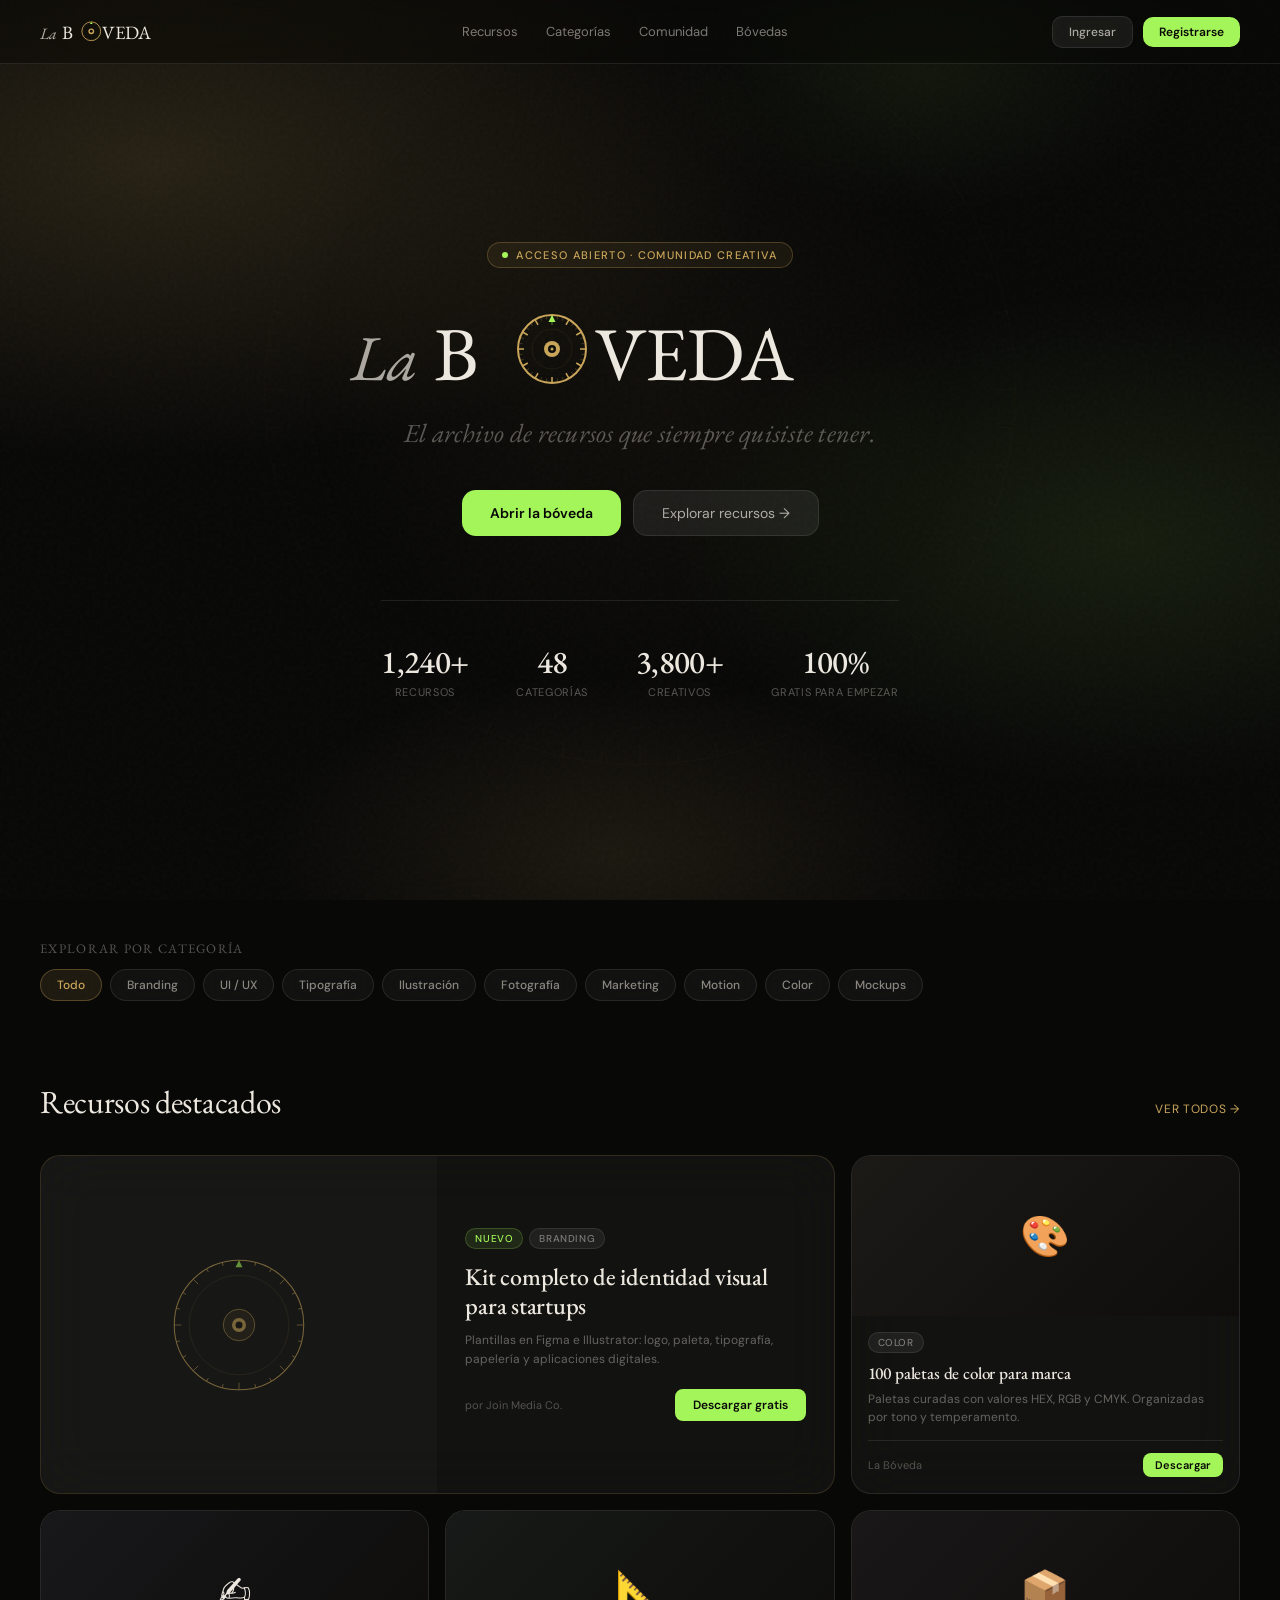
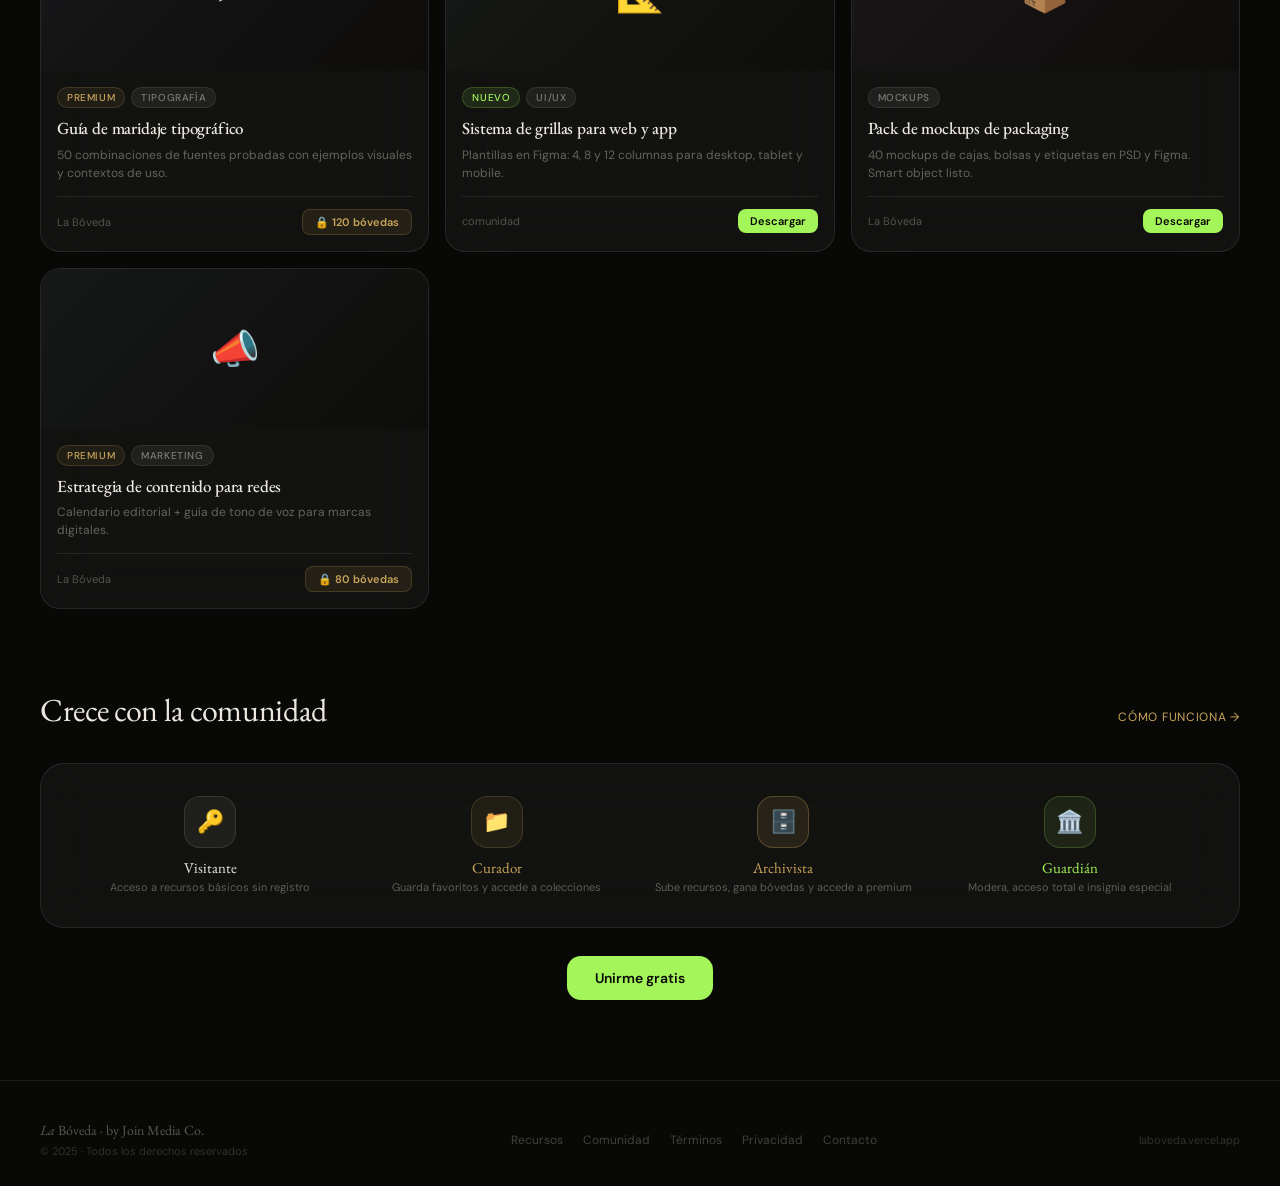
==== commit 52119853: "feat: rediseño glassmorphism estilo iOS - Fondo con orbs de gradiente (dorado y verde) fijos al view" ====
--- a/index.html
+++ b/index.html
@@ -10,19 +10,26 @@
 <link href="https://fonts.googleapis.com/css2?family=EB+Garamond:ital,wght@0,400;0,500;0,600;1,400;1,500&family=DM+Sans:opsz,wght@9..40,300;9..40,400;9..40,500;9..40,600&display=swap" rel="stylesheet"/>
 <style>
   :root {
-    --boveda:    #0E0D0B;
-    --interior:  #1A1916;
-    --sombra:    #2C2B28;
+    --boveda:    #080807;
     --pergamino: #EDE8DF;
     --oro:       #C9A55A;
     --vivo:      #A3F55A;
     --serif:     'EB Garamond', Georgia, serif;
     --sans:      'DM Sans', system-ui, sans-serif;
+    --glass:     rgba(255,255,255,0.045);
+    --glass-border: rgba(255,255,255,0.09);
+    --glass-blur: blur(28px) saturate(160%);
   }
   *, *::before, *::after { box-sizing: border-box; margin: 0; padding: 0; }
   html { scroll-behavior: smooth; }
   body {
-    background: var(--boveda);
+    background:
+      radial-gradient(ellipse 80% 55% at 12% 18%, rgba(201,165,90,0.16) 0%, transparent 60%),
+      radial-gradient(ellipse 65% 50% at 88% 60%, rgba(163,245,90,0.09) 0%, transparent 55%),
+      radial-gradient(ellipse 55% 40% at 48% 95%, rgba(201,165,90,0.10) 0%, transparent 50%),
+      radial-gradient(ellipse 45% 35% at 72% 8%,  rgba(163,245,90,0.06) 0%, transparent 45%),
+      #080807;
+    background-attachment: fixed;
     color: var(--pergamino);
     font-family: var(--sans);
     font-size: 15px;
@@ -33,7 +40,7 @@
     content: '';
     position: fixed; inset: 0;
     background-image: url("data:image/svg+xml,%3Csvg viewBox='0 0 256 256' xmlns='http://www.w3.org/2000/svg'%3E%3Cfilter id='n'%3E%3CfeTurbulence type='fractalNoise' baseFrequency='0.9' numOctaves='4' stitchTiles='stitch'/%3E%3C/filter%3E%3Crect width='100%25' height='100%25' filter='url(%23n)'/%3E%3C/svg%3E");
-    opacity: 0.025; pointer-events: none; z-index: 0;
+    opacity: 0.028; pointer-events: none; z-index: 0;
   }
 
   /* ── NAV ── */
@@ -41,9 +48,10 @@
     position: fixed; top: 0; left: 0; right: 0; z-index: 100;
     display: flex; align-items: center; justify-content: space-between;
     padding: 0 40px; height: 64px;
-    background: rgba(14,13,11,0.88);
-    backdrop-filter: blur(18px);
-    border-bottom: 0.5px solid rgba(237,232,223,0.07);
+    background: rgba(8,8,7,0.5);
+    backdrop-filter: blur(48px) saturate(180%);
+    -webkit-backdrop-filter: blur(48px) saturate(180%);
+    border-bottom: 0.5px solid var(--glass-border);
   }
   .nav-links { display: flex; align-items: center; gap: 28px; }
   .nav-links a { font-size: 13px; color: rgba(237,232,223,0.5); text-decoration: none; transition: color 0.2s; }
@@ -51,14 +59,17 @@
   .nav-actions { display: flex; align-items: center; gap: 10px; }
   .btn-ghost {
     font-family: var(--sans); font-size: 12px; font-weight: 500;
-    padding: 7px 16px; border-radius: 8px;
-    background: transparent; color: rgba(237,232,223,0.6);
-    border: 0.5px solid rgba(237,232,223,0.15); cursor: pointer; transition: all 0.2s;
-  }
-  .btn-ghost:hover { background: rgba(237,232,223,0.06); color: var(--pergamino); }
+    padding: 7px 16px; border-radius: 10px;
+    background: rgba(255,255,255,0.07);
+    backdrop-filter: blur(12px);
+    -webkit-backdrop-filter: blur(12px);
+    color: rgba(237,232,223,0.7);
+    border: 0.5px solid var(--glass-border); cursor: pointer; transition: all 0.2s;
+  }
+  .btn-ghost:hover { background: rgba(255,255,255,0.13); color: var(--pergamino); }
   .btn-primary {
     font-family: var(--sans); font-size: 12px; font-weight: 600;
-    padding: 7px 16px; border-radius: 8px;
+    padding: 7px 16px; border-radius: 10px;
     background: var(--vivo); color: var(--boveda);
     border: none; cursor: pointer; transition: all 0.2s;
   }
@@ -75,7 +86,7 @@
   .hero-glow {
     position: absolute;
     width: 700px; height: 700px;
-    background: radial-gradient(circle, rgba(201,165,90,0.055) 0%, transparent 70%);
+    background: radial-gradient(circle, rgba(201,165,90,0.045) 0%, transparent 70%);
     top: 50%; left: 50%; transform: translate(-50%, -60%);
     pointer-events: none;
   }
@@ -83,9 +94,11 @@
   .hero-label {
     display: inline-flex; align-items: center; gap: 8px;
     font-size: 11px; font-weight: 500; letter-spacing: 0.12em; text-transform: uppercase;
-    color: var(--oro); border: 0.5px solid rgba(201,165,90,0.25);
+    color: var(--oro); border: 0.5px solid rgba(201,165,90,0.28);
     padding: 5px 14px; border-radius: 20px; margin-bottom: 32px;
-    background: rgba(201,165,90,0.05);
+    background: rgba(201,165,90,0.08);
+    backdrop-filter: blur(16px);
+    -webkit-backdrop-filter: blur(16px);
   }
   .hero-label::before {
     content: ''; width: 6px; height: 6px; border-radius: 50%;
@@ -104,21 +117,24 @@
   .hero-actions { display: flex; gap: 12px; justify-content: center; margin-bottom: 64px; flex-wrap: wrap; }
   .btn-hero-primary {
     font-family: var(--sans); font-size: 14px; font-weight: 600;
-    padding: 13px 28px; border-radius: 10px;
+    padding: 13px 28px; border-radius: 14px;
     background: var(--vivo); color: var(--boveda);
     border: none; cursor: pointer; transition: all 0.25s;
   }
-  .btn-hero-primary:hover { background: #b8ff6a; transform: translateY(-2px); box-shadow: 0 8px 24px rgba(163,245,90,0.2); }
+  .btn-hero-primary:hover { background: #b8ff6a; transform: translateY(-2px); box-shadow: 0 10px 28px rgba(163,245,90,0.25); }
   .btn-hero-ghost {
     font-family: var(--sans); font-size: 14px; font-weight: 400;
-    padding: 13px 28px; border-radius: 10px;
-    background: transparent; color: rgba(237,232,223,0.65);
-    border: 0.5px solid rgba(237,232,223,0.15); cursor: pointer; transition: all 0.25s;
-  }
-  .btn-hero-ghost:hover { background: rgba(237,232,223,0.05); color: var(--pergamino); }
+    padding: 13px 28px; border-radius: 14px;
+    background: rgba(255,255,255,0.07);
+    backdrop-filter: blur(16px);
+    -webkit-backdrop-filter: blur(16px);
+    color: rgba(237,232,223,0.7);
+    border: 0.5px solid var(--glass-border); cursor: pointer; transition: all 0.25s;
+  }
+  .btn-hero-ghost:hover { background: rgba(255,255,255,0.13); color: var(--pergamino); }
   .hero-stats {
     display: flex; gap: 48px; justify-content: center;
-    padding-top: 40px; border-top: 0.5px solid rgba(237,232,223,0.07); flex-wrap: wrap;
+    padding-top: 40px; border-top: 0.5px solid var(--glass-border); flex-wrap: wrap;
   }
   .stat-num { font-family: var(--serif); font-size: 32px; font-weight: 500; letter-spacing: -0.02em; }
   .stat-label { font-size: 11px; color: rgba(237,232,223,0.35); letter-spacing: 0.06em; text-transform: uppercase; margin-top: 2px; }
@@ -142,11 +158,15 @@
   .cat-row { display: flex; gap: 8px; flex-wrap: wrap; }
   .cat-pill {
     font-size: 12px; font-weight: 500; padding: 7px 16px; border-radius: 20px;
-    border: 0.5px solid rgba(237,232,223,0.12); color: rgba(237,232,223,0.55);
-    cursor: pointer; transition: all 0.2s; background: transparent; font-family: var(--sans);
+    border: 0.5px solid var(--glass-border); color: rgba(237,232,223,0.55);
+    cursor: pointer; transition: all 0.2s;
+    background: var(--glass);
+    backdrop-filter: blur(16px);
+    -webkit-backdrop-filter: blur(16px);
+    font-family: var(--sans);
   }
   .cat-pill:hover, .cat-pill.active {
-    background: rgba(201,165,90,0.1); border-color: rgba(201,165,90,0.3); color: var(--oro);
+    background: rgba(201,165,90,0.12); border-color: rgba(201,165,90,0.32); color: var(--oro);
   }
 
   /* ── SECTION ── */
@@ -163,10 +183,18 @@
 
   /* ── CARDS ── */
   .card {
-    background: var(--interior); border: 0.5px solid rgba(237,232,223,0.07);
-    border-radius: 12px; overflow: hidden; cursor: pointer; transition: all 0.25s;
-  }
-  .card:hover { border-color: rgba(201,165,90,0.25); transform: translateY(-3px); box-shadow: 0 12px 32px rgba(0,0,0,0.4); }
+    background: var(--glass);
+    backdrop-filter: var(--glass-blur);
+    -webkit-backdrop-filter: var(--glass-blur);
+    border: 0.5px solid var(--glass-border);
+    border-radius: 20px; overflow: hidden; cursor: pointer; transition: all 0.3s ease;
+  }
+  .card:hover {
+    background: rgba(255,255,255,0.075);
+    border-color: rgba(201,165,90,0.32);
+    transform: translateY(-4px);
+    box-shadow: 0 24px 56px rgba(0,0,0,0.5), inset 0 0.5px 0 rgba(255,255,255,0.12);
+  }
   .card-thumb {
     height: 160px; display: flex; align-items: center; justify-content: center;
     font-size: 40px;
@@ -174,16 +202,16 @@
   .card-body { padding: 16px; }
   .card-tags { display: flex; gap: 6px; margin-bottom: 10px; flex-wrap: wrap; }
   .tag { font-size: 10px; font-weight: 500; letter-spacing: 0.06em; padding: 3px 9px; border-radius: 20px; text-transform: uppercase; }
-  .tag-new     { background: rgba(163,245,90,0.12); color: var(--vivo);  border: 0.5px solid rgba(163,245,90,0.2); }
-  .tag-premium { background: rgba(201,165,90,0.10); color: var(--oro);   border: 0.5px solid rgba(201,165,90,0.2); }
-  .tag-cat     { background: rgba(237,232,223,0.06); color: rgba(237,232,223,0.45); border: 0.5px solid rgba(237,232,223,0.1); }
+  .tag-new     { background: rgba(163,245,90,0.10); color: var(--vivo);  border: 0.5px solid rgba(163,245,90,0.2); }
+  .tag-premium { background: rgba(201,165,90,0.08); color: var(--oro);   border: 0.5px solid rgba(201,165,90,0.2); }
+  .tag-cat     { background: rgba(255,255,255,0.06); color: rgba(237,232,223,0.45); border: 0.5px solid var(--glass-border); }
   .card-title  { font-family: var(--serif); font-size: 17px; font-weight: 500; color: var(--pergamino); margin-bottom: 6px; line-height: 1.25; letter-spacing: -0.01em; }
   .card-desc   { font-size: 12px; color: rgba(237,232,223,0.38); line-height: 1.5; margin-bottom: 14px; }
-  .card-footer { display: flex; align-items: center; justify-content: space-between; padding-top: 12px; border-top: 0.5px solid rgba(237,232,223,0.06); }
+  .card-footer { display: flex; align-items: center; justify-content: space-between; padding-top: 12px; border-top: 0.5px solid var(--glass-border); }
   .card-author { font-size: 11px; color: rgba(237,232,223,0.3); }
   .card-action {
     font-size: 11px; font-weight: 600; font-family: var(--sans);
-    padding: 5px 12px; border-radius: 6px;
+    padding: 5px 12px; border-radius: 8px;
     background: var(--vivo); color: var(--boveda); border: none; cursor: pointer; transition: all 0.2s;
   }
   .card-action:hover { background: #b8ff6a; }
@@ -191,36 +219,47 @@
 
   /* ── FEATURED ── */
   .card-featured {
-    grid-column: span 2; background: var(--interior);
-    border: 0.5px solid rgba(201,165,90,0.15); border-radius: 12px; overflow: hidden;
-    display: grid; grid-template-columns: 1fr 1fr; cursor: pointer; transition: all 0.25s;
-  }
-  .card-featured:hover { border-color: rgba(201,165,90,0.35); transform: translateY(-3px); }
+    grid-column: span 2;
+    background: var(--glass);
+    backdrop-filter: var(--glass-blur);
+    -webkit-backdrop-filter: var(--glass-blur);
+    border: 0.5px solid rgba(201,165,90,0.18); border-radius: 20px; overflow: hidden;
+    display: grid; grid-template-columns: 1fr 1fr; cursor: pointer; transition: all 0.3s ease;
+  }
+  .card-featured:hover {
+    background: rgba(255,255,255,0.07);
+    border-color: rgba(201,165,90,0.35);
+    transform: translateY(-4px);
+    box-shadow: 0 24px 56px rgba(0,0,0,0.5);
+  }
   .card-featured-visual {
-    background: linear-gradient(135deg, #1A1916 0%, #0E0D0B 100%);
+    background: rgba(255,255,255,0.02);
     display: flex; align-items: center; justify-content: center; min-height: 240px;
   }
   .card-featured-body { padding: 28px; display: flex; flex-direction: column; justify-content: center; }
 
   /* ── GAMIF ── */
   .gamif-banner {
-    background: var(--interior); border: 0.5px solid rgba(237,232,223,0.07);
-    border-radius: 14px; padding: 32px 36px;
+    background: var(--glass);
+    backdrop-filter: var(--glass-blur);
+    -webkit-backdrop-filter: var(--glass-blur);
+    border: 0.5px solid var(--glass-border);
+    border-radius: 24px; padding: 32px 36px;
     display: grid; grid-template-columns: repeat(4,1fr); gap: 20px; align-items: center;
   }
   @media (max-width: 700px) { .gamif-banner { grid-template-columns: repeat(2,1fr); } }
   .level-item { text-align: center; }
   .level-icon {
-    width: 48px; height: 48px; border-radius: 50%;
+    width: 52px; height: 52px; border-radius: 16px;
     display: flex; align-items: center; justify-content: center;
-    font-size: 20px; margin: 0 auto 10px;
+    font-size: 22px; margin: 0 auto 10px;
   }
   .level-name { font-family: var(--serif); font-size: 15px; margin-bottom: 3px; }
   .level-desc { font-size: 11px; color: rgba(237,232,223,0.35); line-height: 1.4; }
 
   /* ── FOOTER ── */
   footer {
-    border-top: 0.5px solid rgba(237,232,223,0.07);
+    border-top: 0.5px solid var(--glass-border);
     padding: 40px 40px 28px;
     display: flex; align-items: center; justify-content: space-between; flex-wrap: wrap; gap: 16px;
     position: relative; z-index: 1;
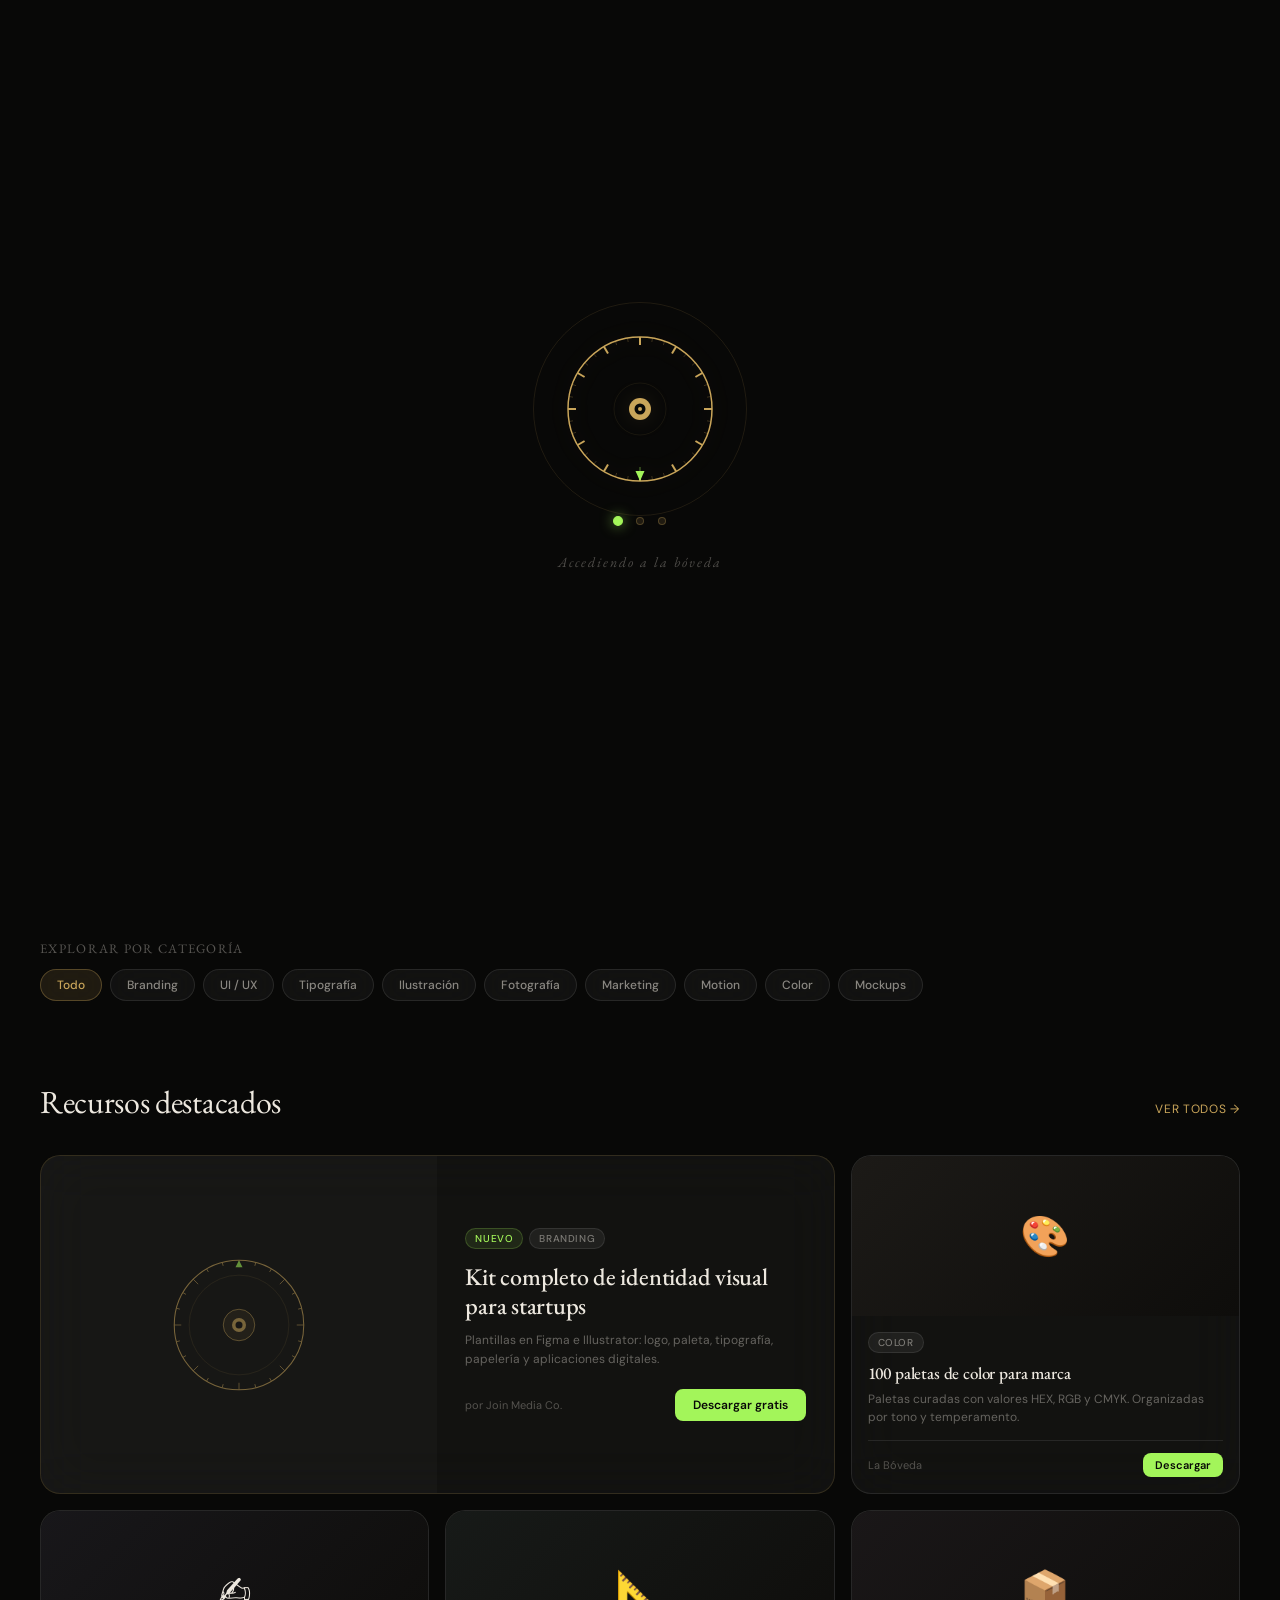
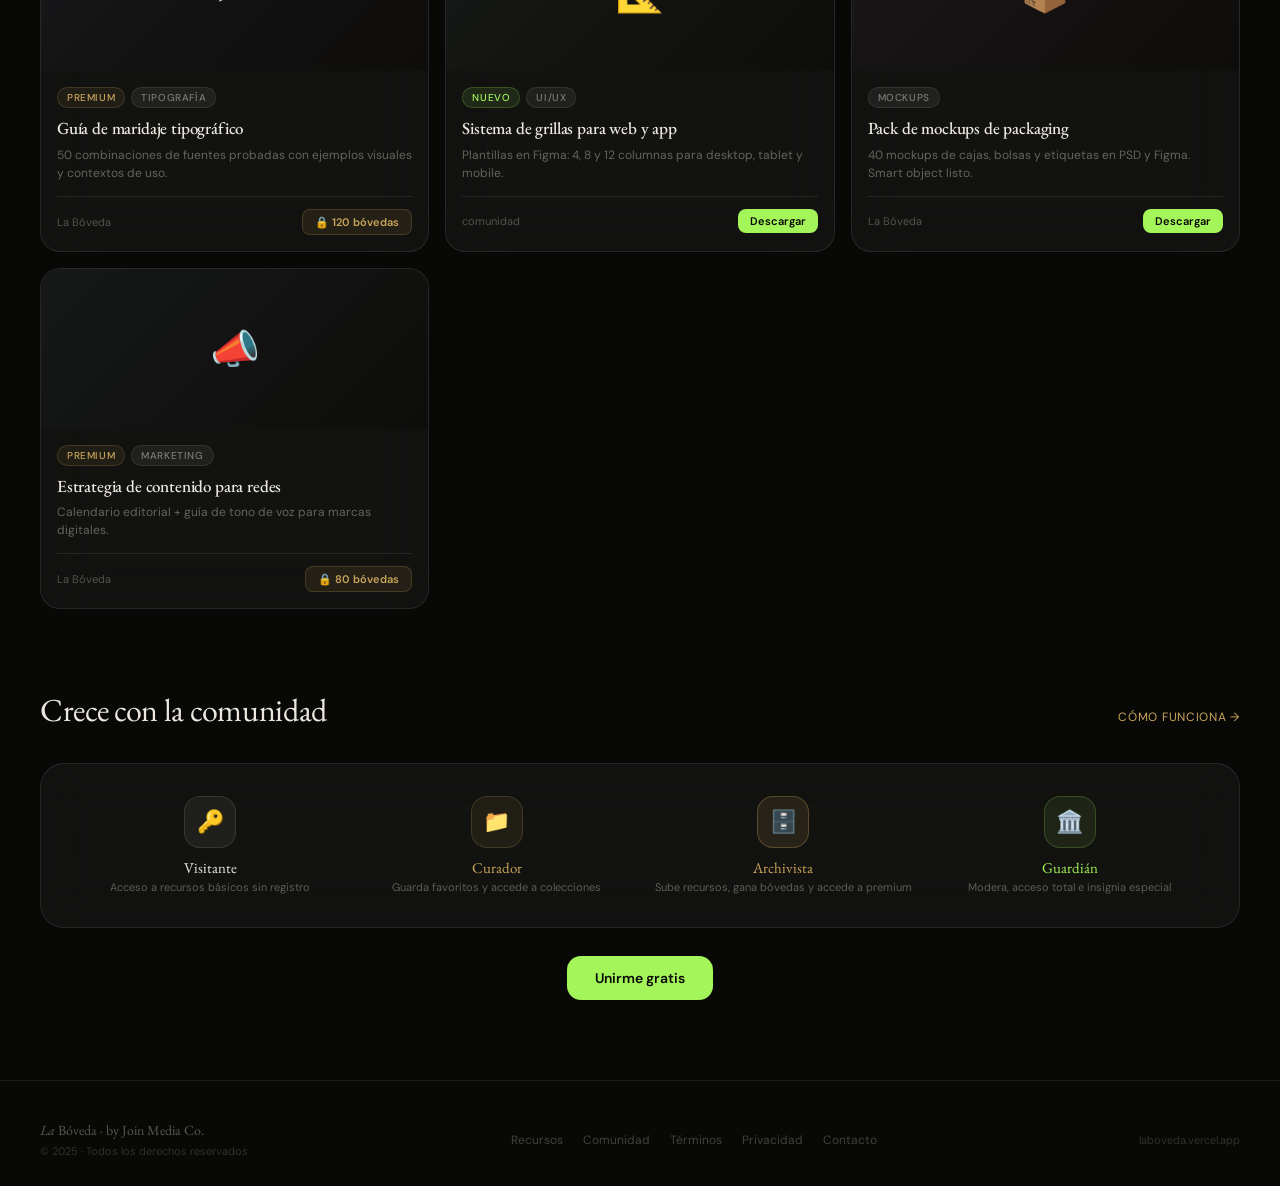
==== commit 809c1dc9: "feat: animación de intro estilo cerradura de bóveda Pantalla completa que aparece al entrar: el dial" ====
--- a/index.html
+++ b/index.html
@@ -267,9 +267,98 @@
   .footer-links { display: flex; gap: 20px; flex-wrap: wrap; }
   .footer-links a { font-size: 12px; color: rgba(237,232,223,0.25); text-decoration: none; transition: color 0.2s; }
   .footer-links a:hover { color: rgba(237,232,223,0.55); }
+
+  /* ── VAULT INTRO ── */
+  #vault-intro {
+    position: fixed; inset: 0; z-index: 9999;
+    display: flex; align-items: center; justify-content: center;
+    overflow: hidden;
+  }
+  #vault-panel-top, #vault-panel-bottom {
+    position: absolute; left: 0; right: 0;
+    background: #080807;
+    transition: transform 1.1s cubic-bezier(0.76, 0, 0.24, 1);
+    will-change: transform;
+  }
+  #vault-panel-top    { top: 0; height: 50.5%; }
+  #vault-panel-bottom { bottom: 0; height: 50.5%; }
+  #vault-panel-top.open    { transform: translateY(-101%); }
+  #vault-panel-bottom.open { transform: translateY(101%); }
+  #vault-seam {
+    position: absolute; left: 0; right: 0; top: 50%; height: 1px; z-index: 1;
+    background: rgba(201,165,90,0);
+    transition: background 0.5s, box-shadow 0.5s;
+  }
+  #vault-seam.glow {
+    background: rgba(201,165,90,0.75);
+    box-shadow: 0 0 28px rgba(201,165,90,0.55), 0 0 90px rgba(201,165,90,0.2);
+  }
+  #vault-content {
+    position: relative; z-index: 2;
+    display: flex; flex-direction: column; align-items: center; gap: 28px;
+    opacity: 0; animation: fadeUp 0.5s 0.2s ease forwards;
+  }
+  #vault-dial-wrap {
+    position: relative;
+    display: flex; align-items: center; justify-content: center;
+  }
+  #vault-dial-outer {
+    position: absolute; width: 214px; height: 214px;
+    border-radius: 50%; border: 0.5px solid rgba(201,165,90,0.12);
+  }
+  #vault-dial {
+    transition: transform 0.9s cubic-bezier(0.4, 0, 0.15, 1);
+    filter: drop-shadow(0 0 10px rgba(201,165,90,0.12));
+  }
+  #vault-dial.unlocked { filter: drop-shadow(0 0 24px rgba(163,245,90,0.6)); }
+  #vault-dots { display: flex; gap: 14px; }
+  .vault-dot {
+    width: 8px; height: 8px; border-radius: 50%;
+    background: rgba(201,165,90,0.12); border: 0.5px solid rgba(201,165,90,0.3);
+    transition: all 0.35s ease; display: inline-block;
+  }
+  .vault-dot.active {
+    background: var(--vivo); border-color: var(--vivo);
+    box-shadow: 0 0 10px rgba(163,245,90,0.65); transform: scale(1.25);
+  }
+  #vault-label {
+    font-family: var(--serif); font-style: italic; font-size: 14px;
+    color: rgba(237,232,223,0.3); letter-spacing: 0.14em;
+    transition: color 0.4s;
+  }
+  #vault-label.unlocked { color: rgba(163,245,90,0.8); }
 </style>
 </head>
 <body>
+
+<!-- ── VAULT INTRO ── -->
+<div id="vault-intro" aria-hidden="true">
+  <div id="vault-panel-top"></div>
+  <div id="vault-panel-bottom"></div>
+  <div id="vault-seam"></div>
+  <div id="vault-content">
+    <div id="vault-dial-wrap">
+      <div id="vault-dial-outer"></div>
+      <svg id="vault-dial" viewBox="0 0 160 160" width="160" height="160">
+        <circle cx="80" cy="80" r="72" fill="none" stroke="#C9A55A" stroke-width="1.5"/>
+        <g id="vt-minor" stroke="#C9A55A" stroke-width="0.7" opacity="0.35"></g>
+        <g id="vt-major" stroke="#C9A55A" stroke-width="2"></g>
+        <circle cx="80" cy="80" r="26" fill="none" stroke="#C9A55A" stroke-width="0.5" opacity="0.18"/>
+        <circle cx="80" cy="80" r="11" fill="#C9A55A"/>
+        <circle cx="80" cy="80" r="5.5" fill="#080807"/>
+        <circle cx="80" cy="80" r="2" fill="#C9A55A"/>
+        <polygon points="80,8 75.5,18 84.5,18" fill="#A3F55A"/>
+        <line x1="80" y1="18" x2="80" y2="22" stroke="#A3F55A" stroke-width="1" opacity="0.5"/>
+      </svg>
+    </div>
+    <div id="vault-dots">
+      <span class="vault-dot"></span>
+      <span class="vault-dot"></span>
+      <span class="vault-dot"></span>
+    </div>
+    <div id="vault-label">Accediendo a la bóveda</div>
+  </div>
+</div>
 
 <!-- ── NAV ── -->
 <nav>
@@ -692,5 +781,90 @@
     });
   }
 </script>
+
+<script>
+(function () {
+  const intro = document.getElementById('vault-intro');
+  if (!intro) return;
+
+  // Solo una vez por sesión
+  if (sessionStorage.getItem('vaultOpened')) { intro.remove(); return; }
+  sessionStorage.setItem('vaultOpened', '1');
+
+  // Generar marcas del dial en SVG
+  const ns = 'http://www.w3.org/2000/svg';
+  const minor = document.getElementById('vt-minor');
+  const major = document.getElementById('vt-major');
+  for (let i = 0; i < 36; i++) {
+    const deg = i * 10;
+    const line = document.createElementNS(ns, 'line');
+    line.setAttribute('x1', '80');
+    line.setAttribute('x2', '80');
+    if (deg % 30 === 0) {
+      line.setAttribute('y1', '8');  line.setAttribute('y2', '16');
+      major.appendChild(line);
+    } else {
+      line.setAttribute('y1', '8');  line.setAttribute('y2', '12');
+      minor.appendChild(line);
+    }
+    line.setAttribute('transform', `rotate(${deg} 80 80)`);
+  }
+
+  const dial     = document.getElementById('vault-dial');
+  const dots     = document.querySelectorAll('.vault-dot');
+  const label    = document.getElementById('vault-label');
+  const panelTop = document.getElementById('vault-panel-top');
+  const panelBot = document.getElementById('vault-panel-bottom');
+  const seam     = document.getElementById('vault-seam');
+
+  let angle = 0;
+
+  function spin(delta, ms) {
+    return new Promise(r => {
+      angle += delta;
+      dial.style.transition = `transform ${ms}ms cubic-bezier(0.4, 0, 0.15, 1)`;
+      dial.style.transform  = `rotate(${angle}deg)`;
+      setTimeout(r, ms + 80);
+    });
+  }
+  const wait = ms => new Promise(r => setTimeout(r, ms));
+
+  async function run() {
+    await wait(400);
+
+    await spin(480, 900);                    // derecha ~1.3 vueltas
+    dots[0].classList.add('active');
+    await wait(320);
+
+    await spin(-300, 780);                   // izquierda ~0.8 vueltas
+    dots[1].classList.add('active');
+    await wait(320);
+
+    await spin(160, 580);                    // derecha ~0.4 vueltas
+    dots[2].classList.add('active');
+    await wait(260);
+
+    // Desbloqueo
+    dial.classList.add('unlocked');
+    label.textContent = 'Desbloqueado';
+    label.classList.add('unlocked');
+    seam.classList.add('glow');
+
+    await wait(700);
+
+    // Apertura de puertas
+    panelTop.classList.add('open');
+    panelBot.classList.add('open');
+
+    await wait(1100);
+    intro.style.transition    = 'opacity 0.3s';
+    intro.style.opacity       = '0';
+    intro.style.pointerEvents = 'none';
+    setTimeout(() => intro.remove(), 320);
+  }
+
+  run();
+})();
+</script>
 </body>
 </html>
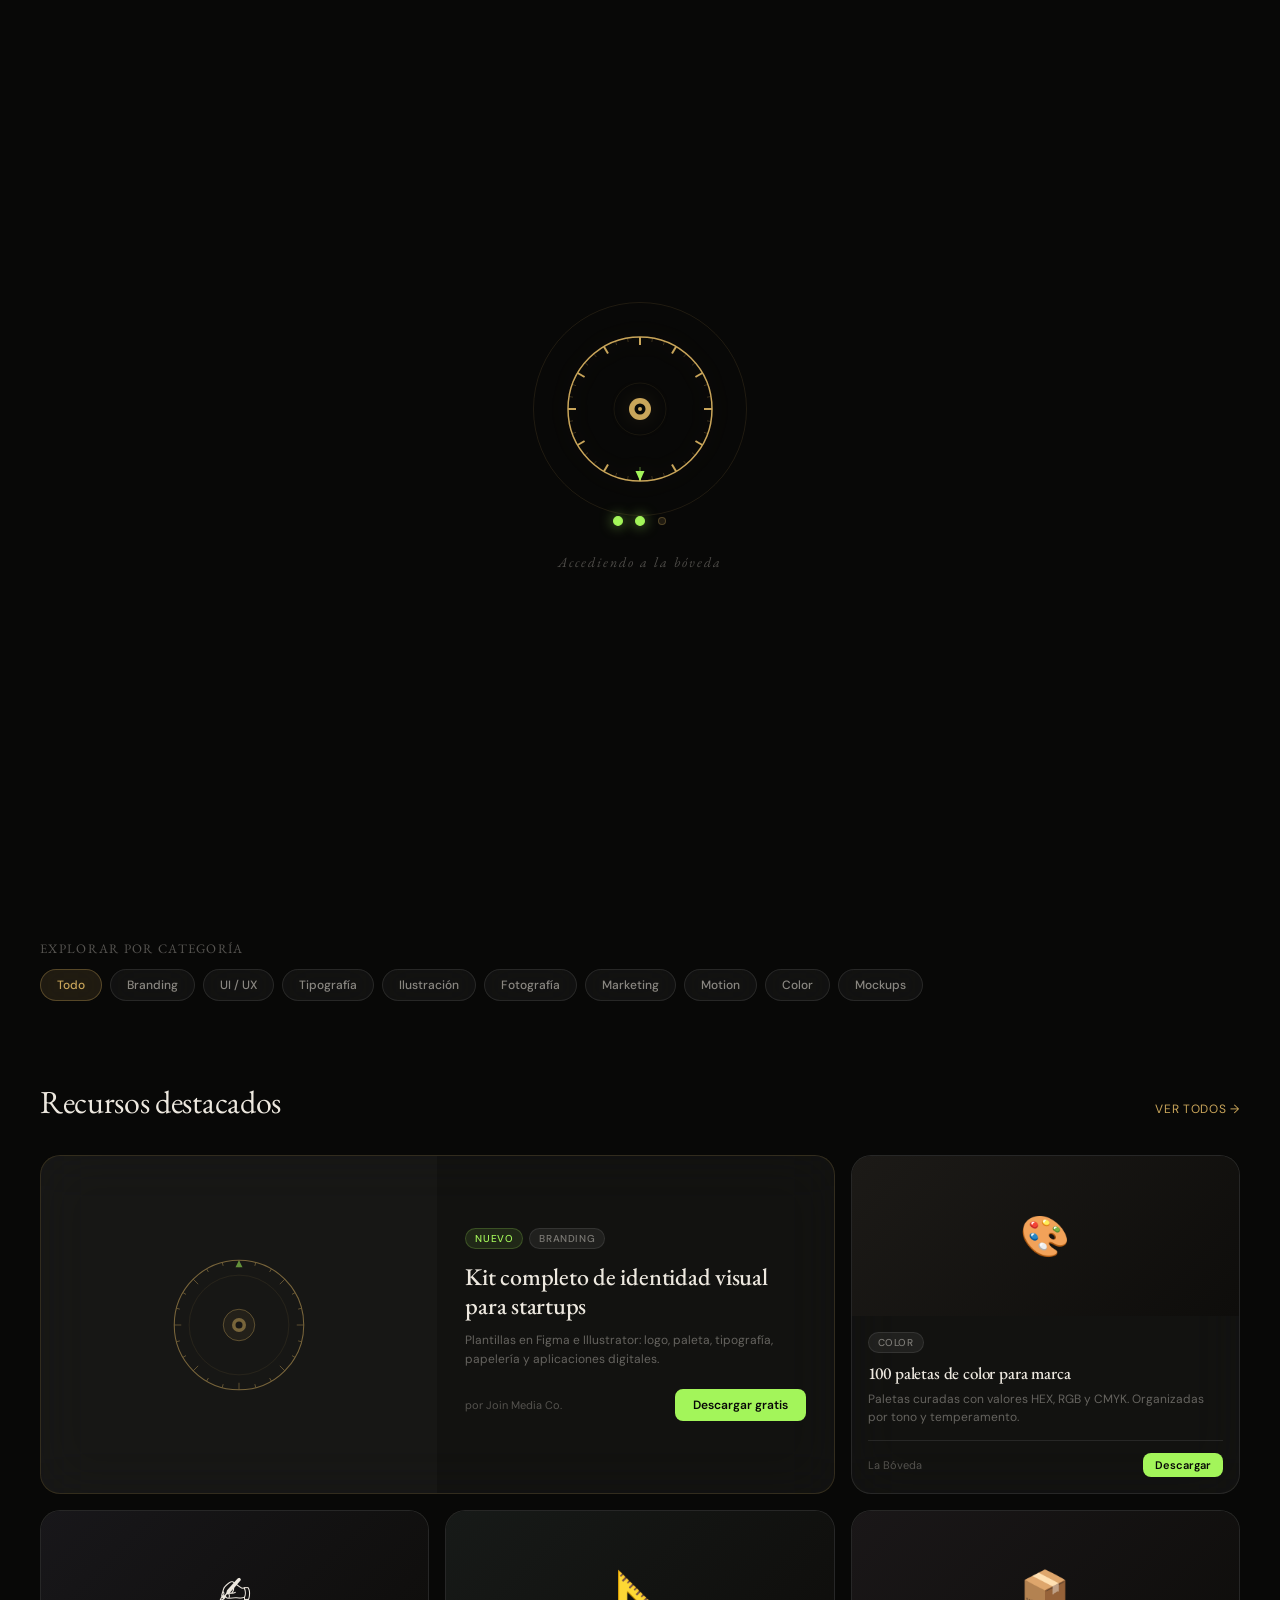
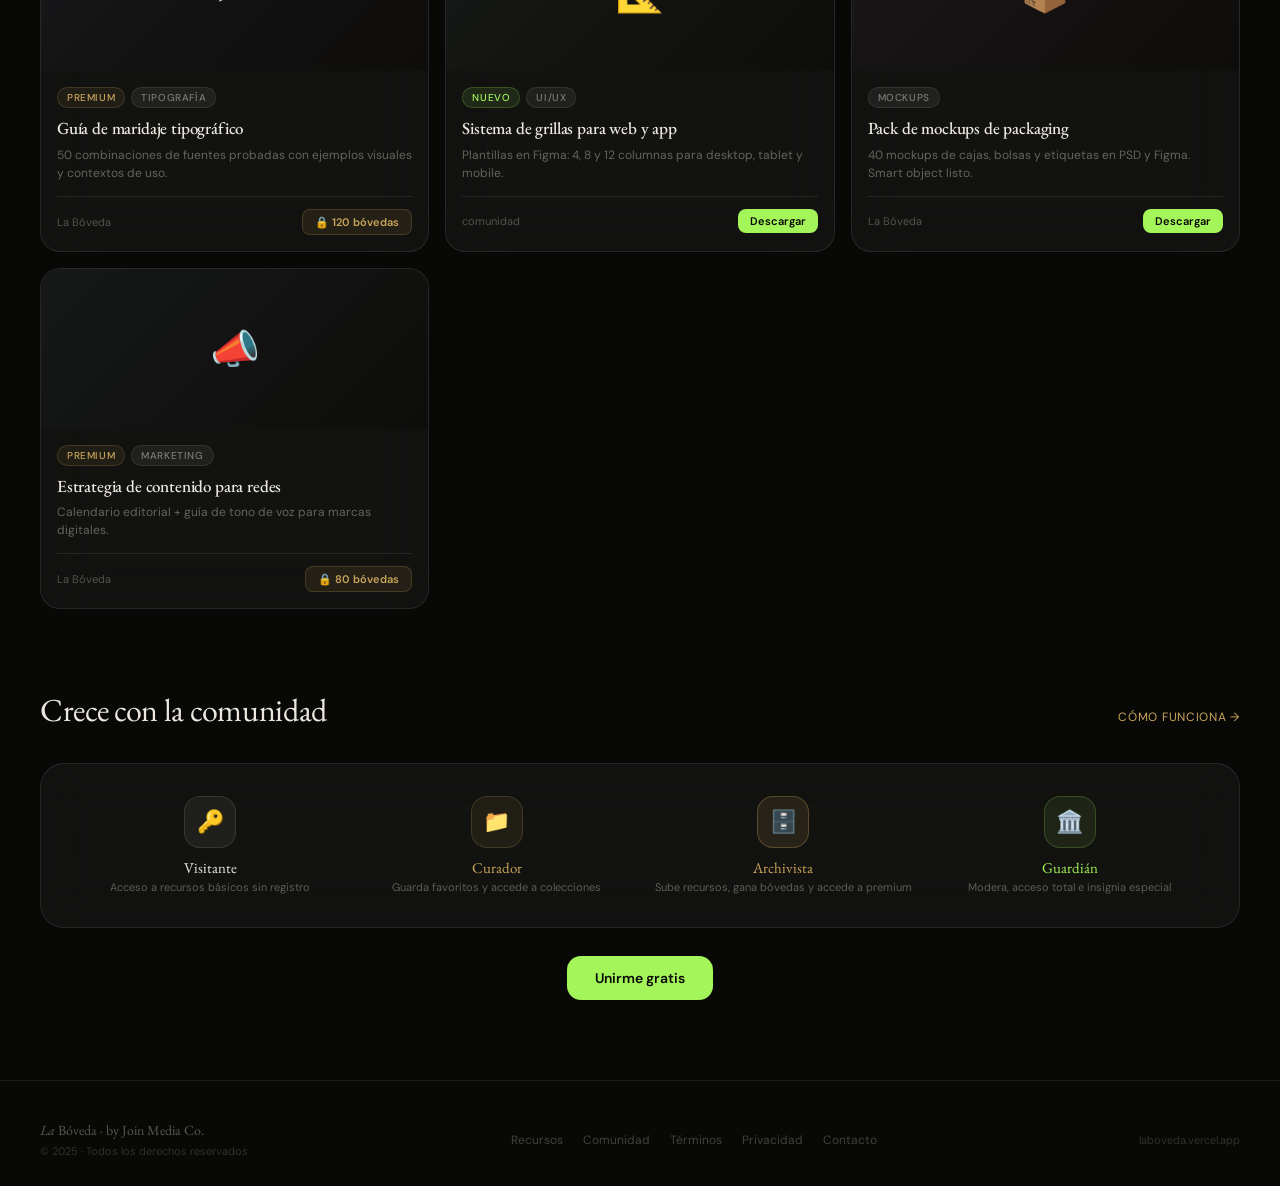
==== commit ee7cfc1c: "fix: espaciado uniforme en el logo del nav Dial: translate(58→48), VEDA: x=86→76, viewBox: 220→146. " ====
--- a/index.html
+++ b/index.html
@@ -362,10 +362,10 @@
 
 <!-- ── NAV ── -->
 <nav>
-  <svg viewBox="0 0 220 36" height="26" style="display:block; flex-shrink:0;">
+  <svg viewBox="0 0 146 36" height="26" style="display:block; flex-shrink:0;">
     <text x="0" y="28" font-family="'EB Garamond',Georgia,serif" font-style="italic" font-size="22" fill="rgba(237,232,223,0.75)">La</text>
     <text x="30" y="28" font-family="'EB Garamond',Georgia,serif" font-size="26" fill="#EDE8DF" letter-spacing="-0.5">B</text>
-    <g transform="translate(58,1)">
+    <g transform="translate(48,1)">
       <circle cx="13" cy="16" r="13" fill="none" stroke="#C9A55A" stroke-width="1.2"/>
       <g stroke="#C9A55A" stroke-width="0.5" opacity="0.4">
         <line x1="13" y1="3.5" x2="13" y2="5.5" transform="rotate(0 13 16)"/>
@@ -385,7 +385,7 @@
       <circle cx="13" cy="16" r="2" fill="#0E0D0B"/>
       <polygon points="13,3 11,6 15,6" fill="#A3F55A"/>
     </g>
-    <text x="86" y="28" font-family="'EB Garamond',Georgia,serif" font-size="26" fill="#EDE8DF" letter-spacing="-0.5">VEDA</text>
+    <text x="76" y="28" font-family="'EB Garamond',Georgia,serif" font-size="26" fill="#EDE8DF" letter-spacing="-0.5">VEDA</text>
   </svg>
 
   <div class="nav-links">
@@ -475,10 +475,11 @@
   <div class="hero-label">Acceso abierto · Comunidad creativa</div>
 
   <div class="hero-wordmark">
-    <svg id="heroWordmark" viewBox="0 0 580 100" style="width:min(580px,88vw);display:block;margin:0 auto;">
+    <svg id="heroWordmark" viewBox="0 0 415 100" style="width:min(415px,88vw);display:block;margin:0 auto;">
       <text x="0" y="80" font-family="'EB Garamond',Georgia,serif" font-style="italic" font-size="64" fill="rgba(237,232,223,0.7)">La</text>
       <text x="84" y="80" font-family="'EB Garamond',Georgia,serif" font-size="76" fill="#EDE8DF" letter-spacing="-1">B</text>
-      <g id="heroDial" transform="translate(166,5)" style="transform-origin:36px 44px; transform-box:fill-box; transition:transform 0.65s cubic-bezier(0.34,1.56,0.64,1);">
+      <g transform="translate(135,5)">
+      <g id="heroDial" style="transform-origin:center; transform-box:fill-box; transition:transform 0.65s cubic-bezier(0.34,1.56,0.64,1);">
         <circle cx="36" cy="44" r="34" fill="none" stroke="#C9A55A" stroke-width="2"/>
         <g stroke="#C9A55A" stroke-width="0.65" opacity="0.38">
           <line x1="36" y1="10.5" x2="36" y2="14" transform="rotate(0 36 44)"/>
@@ -539,7 +540,8 @@
         <polygon points="36,10 32.5,17 39.5,17" fill="#A3F55A"/>
         <line x1="36" y1="17" x2="36" y2="20" stroke="#A3F55A" stroke-width="1" opacity="0.5"/>
       </g>
-      <text x="245" y="80" font-family="'EB Garamond',Georgia,serif" font-size="76" fill="#EDE8DF" letter-spacing="-1">VEDA</text>
+      </g>
+      <text x="214" y="80" font-family="'EB Garamond',Georgia,serif" font-size="76" fill="#EDE8DF" letter-spacing="-1">VEDA</text>
     </svg>
   </div>
 
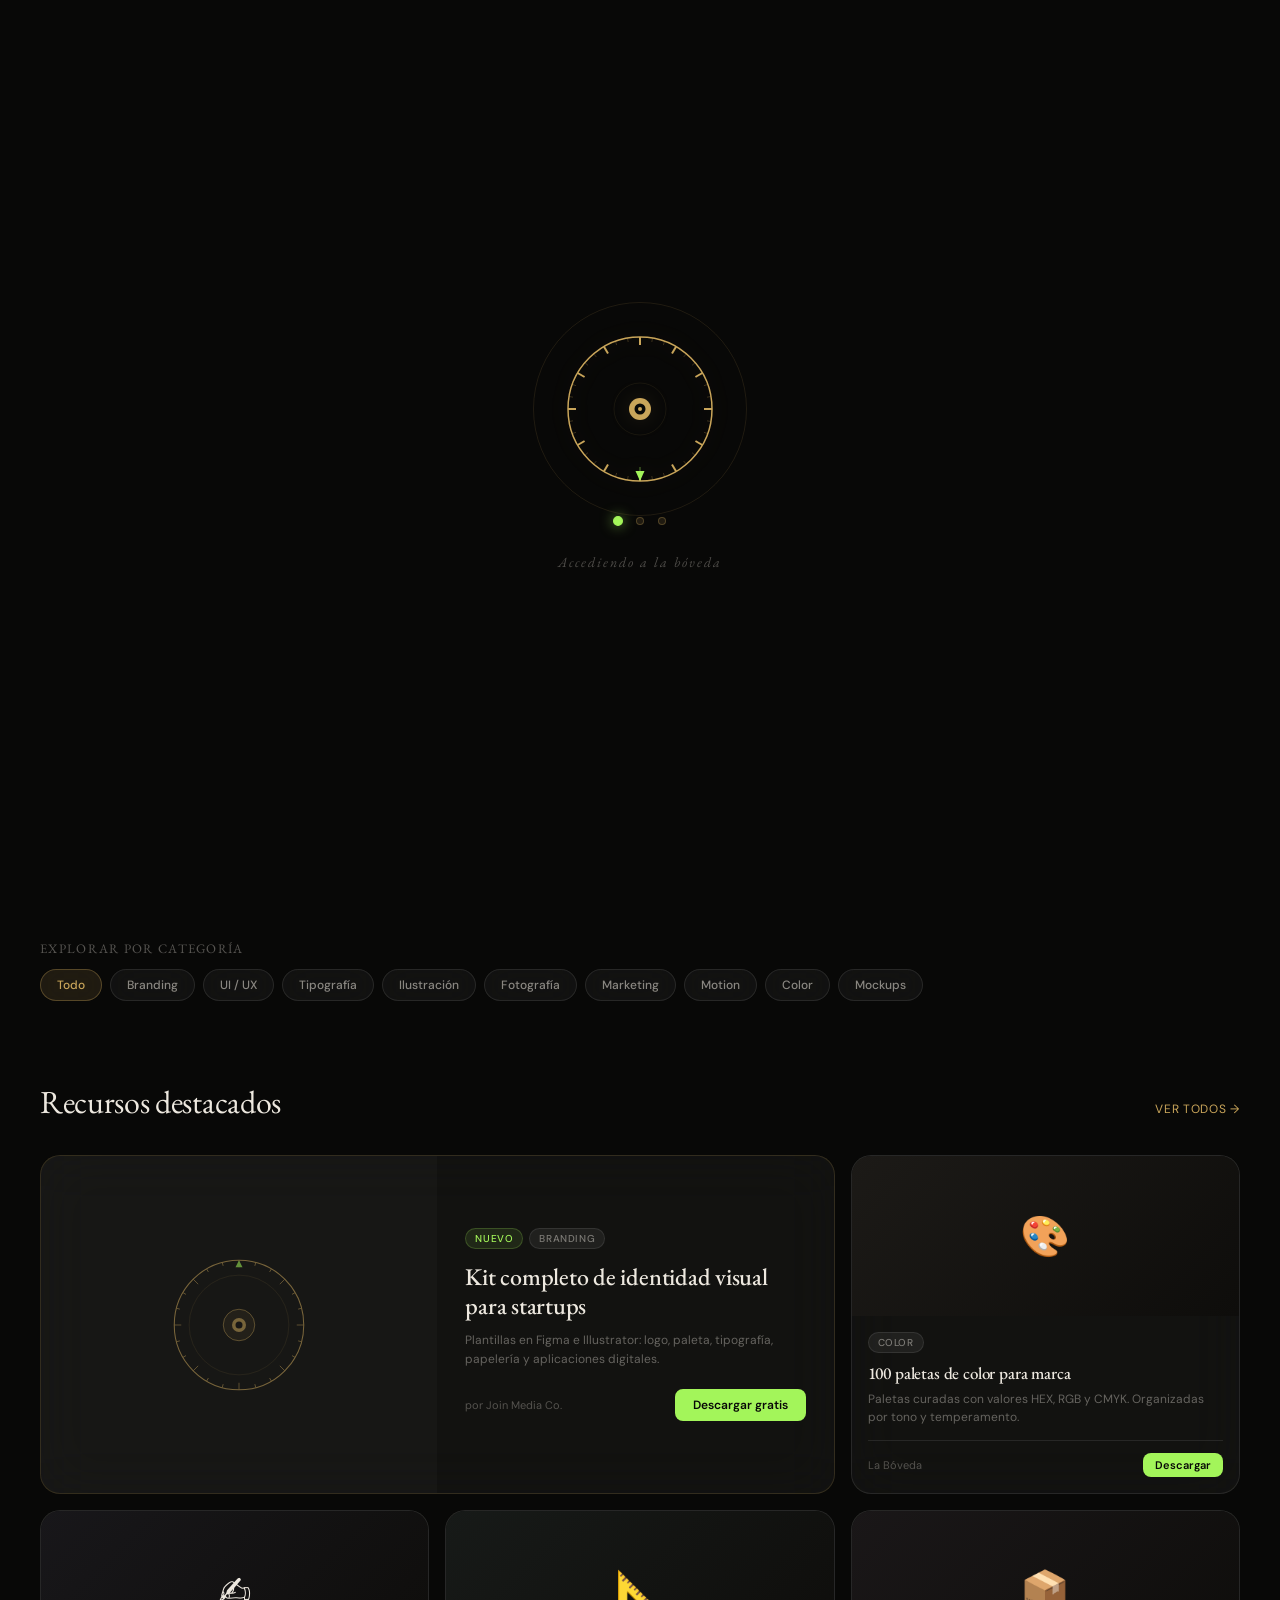
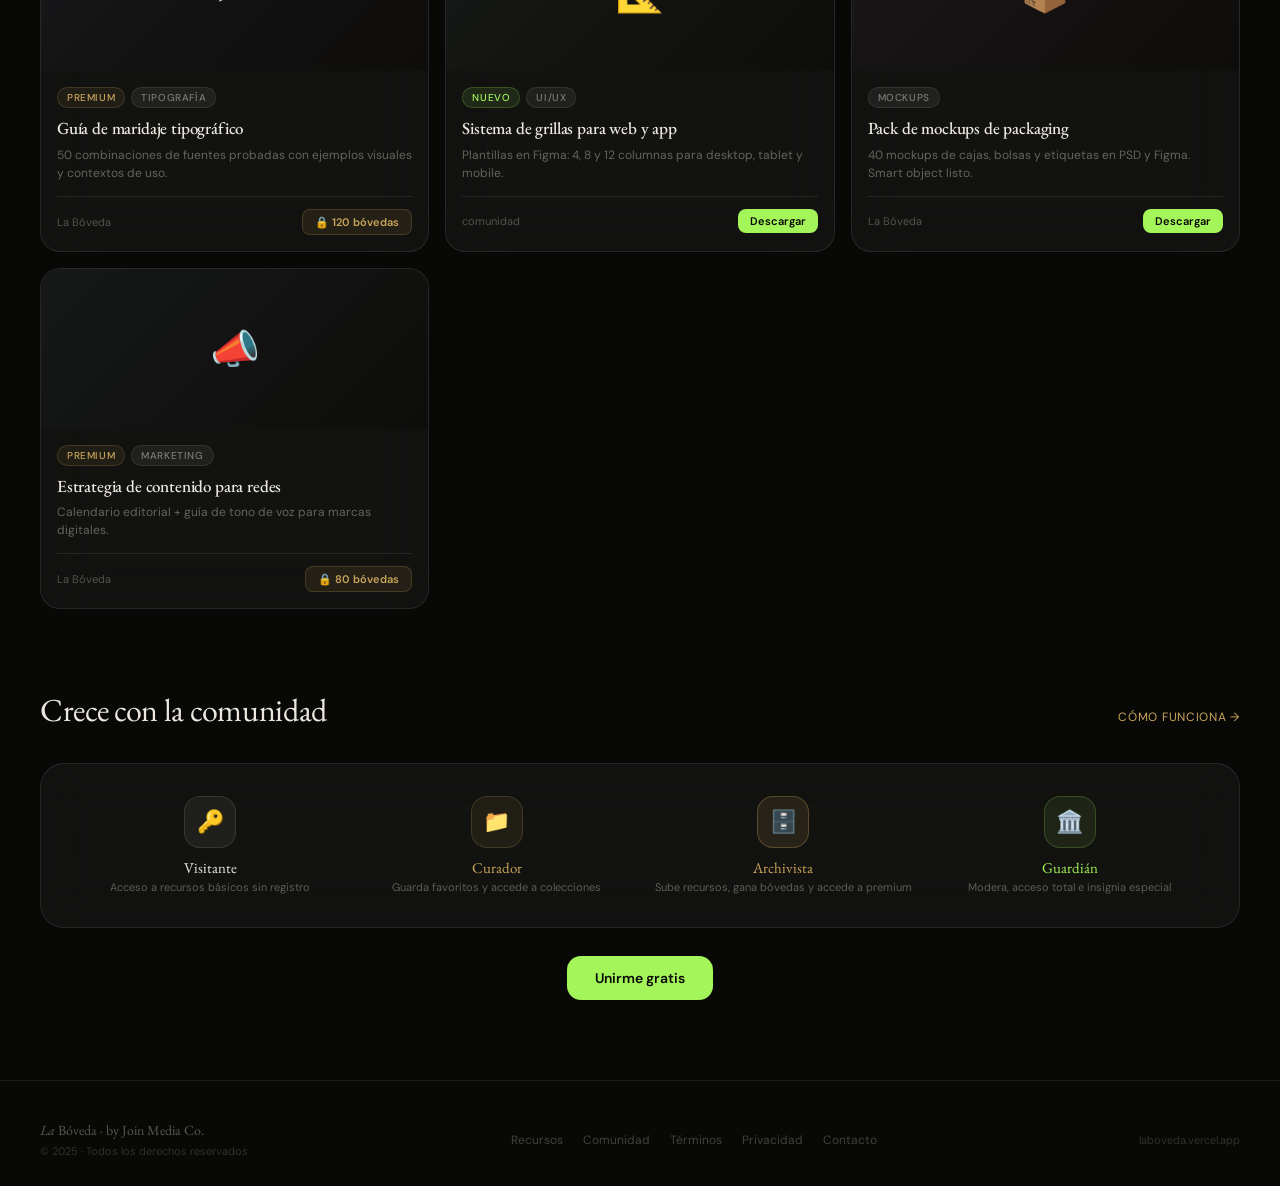
==== commit 28d7b633: "v0.3: página /recursos, favicon, nav mobile y fix responsive - Extrae CSS/JS compartido a styles.css" ====
--- a/index.html
+++ b/index.html
@@ -5,76 +5,12 @@
 <meta name="viewport" content="width=device-width, initial-scale=1.0"/>
 <meta name="description" content="La Bóveda — El archivo de recursos para diseñadores, mercadólogos y creativos. Templates, fuentes, paletas y más. Gratis para empezar."/>
 <title>La Bóveda — Recursos para crear mejor</title>
+<link rel="icon" href="favicon.svg" type="image/svg+xml"/>
 <link rel="preconnect" href="https://fonts.googleapis.com"/>
 <link rel="preconnect" href="https://fonts.gstatic.com" crossorigin/>
 <link href="https://fonts.googleapis.com/css2?family=EB+Garamond:ital,wght@0,400;0,500;0,600;1,400;1,500&family=DM+Sans:opsz,wght@9..40,300;9..40,400;9..40,500;9..40,600&display=swap" rel="stylesheet"/>
+<link rel="stylesheet" href="styles.css"/>
 <style>
-  :root {
-    --boveda:    #080807;
-    --pergamino: #EDE8DF;
-    --oro:       #C9A55A;
-    --vivo:      #A3F55A;
-    --serif:     'EB Garamond', Georgia, serif;
-    --sans:      'DM Sans', system-ui, sans-serif;
-    --glass:     rgba(255,255,255,0.045);
-    --glass-border: rgba(255,255,255,0.09);
-    --glass-blur: blur(28px) saturate(160%);
-  }
-  *, *::before, *::after { box-sizing: border-box; margin: 0; padding: 0; }
-  html { scroll-behavior: smooth; }
-  body {
-    background:
-      radial-gradient(ellipse 80% 55% at 12% 18%, rgba(201,165,90,0.16) 0%, transparent 60%),
-      radial-gradient(ellipse 65% 50% at 88% 60%, rgba(163,245,90,0.09) 0%, transparent 55%),
-      radial-gradient(ellipse 55% 40% at 48% 95%, rgba(201,165,90,0.10) 0%, transparent 50%),
-      radial-gradient(ellipse 45% 35% at 72% 8%,  rgba(163,245,90,0.06) 0%, transparent 45%),
-      #080807;
-    background-attachment: fixed;
-    color: var(--pergamino);
-    font-family: var(--sans);
-    font-size: 15px;
-    overflow-x: hidden;
-    -webkit-font-smoothing: antialiased;
-  }
-  body::before {
-    content: '';
-    position: fixed; inset: 0;
-    background-image: url("data:image/svg+xml,%3Csvg viewBox='0 0 256 256' xmlns='http://www.w3.org/2000/svg'%3E%3Cfilter id='n'%3E%3CfeTurbulence type='fractalNoise' baseFrequency='0.9' numOctaves='4' stitchTiles='stitch'/%3E%3C/filter%3E%3Crect width='100%25' height='100%25' filter='url(%23n)'/%3E%3C/svg%3E");
-    opacity: 0.028; pointer-events: none; z-index: 0;
-  }
-
-  /* ── NAV ── */
-  nav {
-    position: fixed; top: 0; left: 0; right: 0; z-index: 100;
-    display: flex; align-items: center; justify-content: space-between;
-    padding: 0 40px; height: 64px;
-    background: rgba(8,8,7,0.5);
-    backdrop-filter: blur(48px) saturate(180%);
-    -webkit-backdrop-filter: blur(48px) saturate(180%);
-    border-bottom: 0.5px solid var(--glass-border);
-  }
-  .nav-links { display: flex; align-items: center; gap: 28px; }
-  .nav-links a { font-size: 13px; color: rgba(237,232,223,0.5); text-decoration: none; transition: color 0.2s; }
-  .nav-links a:hover { color: var(--pergamino); }
-  .nav-actions { display: flex; align-items: center; gap: 10px; }
-  .btn-ghost {
-    font-family: var(--sans); font-size: 12px; font-weight: 500;
-    padding: 7px 16px; border-radius: 10px;
-    background: rgba(255,255,255,0.07);
-    backdrop-filter: blur(12px);
-    -webkit-backdrop-filter: blur(12px);
-    color: rgba(237,232,223,0.7);
-    border: 0.5px solid var(--glass-border); cursor: pointer; transition: all 0.2s;
-  }
-  .btn-ghost:hover { background: rgba(255,255,255,0.13); color: var(--pergamino); }
-  .btn-primary {
-    font-family: var(--sans); font-size: 12px; font-weight: 600;
-    padding: 7px 16px; border-radius: 10px;
-    background: var(--vivo); color: var(--boveda);
-    border: none; cursor: pointer; transition: all 0.2s;
-  }
-  .btn-primary:hover { background: #b8ff6a; transform: translateY(-1px); }
-
   /* ── HERO ── */
   .hero {
     min-height: 100vh;
@@ -104,10 +40,6 @@
     content: ''; width: 6px; height: 6px; border-radius: 50%;
     background: var(--vivo); display: inline-block; animation: pulse 2s infinite;
   }
-  @keyframes pulse {
-    0%, 100% { opacity: 1; transform: scale(1); }
-    50% { opacity: 0.4; transform: scale(0.75); }
-  }
   .hero-wordmark { margin-bottom: 16px; }
   .hero-sub {
     font-family: var(--serif); font-size: clamp(18px, 2.5vw, 26px);
@@ -115,23 +47,6 @@
     margin-bottom: 40px; letter-spacing: 0.01em;
   }
   .hero-actions { display: flex; gap: 12px; justify-content: center; margin-bottom: 64px; flex-wrap: wrap; }
-  .btn-hero-primary {
-    font-family: var(--sans); font-size: 14px; font-weight: 600;
-    padding: 13px 28px; border-radius: 14px;
-    background: var(--vivo); color: var(--boveda);
-    border: none; cursor: pointer; transition: all 0.25s;
-  }
-  .btn-hero-primary:hover { background: #b8ff6a; transform: translateY(-2px); box-shadow: 0 10px 28px rgba(163,245,90,0.25); }
-  .btn-hero-ghost {
-    font-family: var(--sans); font-size: 14px; font-weight: 400;
-    padding: 13px 28px; border-radius: 14px;
-    background: rgba(255,255,255,0.07);
-    backdrop-filter: blur(16px);
-    -webkit-backdrop-filter: blur(16px);
-    color: rgba(237,232,223,0.7);
-    border: 0.5px solid var(--glass-border); cursor: pointer; transition: all 0.25s;
-  }
-  .btn-hero-ghost:hover { background: rgba(255,255,255,0.13); color: var(--pergamino); }
   .hero-stats {
     display: flex; gap: 48px; justify-content: center;
     padding-top: 40px; border-top: 0.5px solid var(--glass-border); flex-wrap: wrap;
@@ -139,11 +54,7 @@
   .stat-num { font-family: var(--serif); font-size: 32px; font-weight: 500; letter-spacing: -0.02em; }
   .stat-label { font-size: 11px; color: rgba(237,232,223,0.35); letter-spacing: 0.06em; text-transform: uppercase; margin-top: 2px; }
 
-  /* ── ANIMATIONS ── */
-  @keyframes fadeUp {
-    from { opacity: 0; transform: translateY(22px); }
-    to   { opacity: 1; transform: translateY(0); }
-  }
+  /* Animaciones de entrada hero */
   .hero > * { animation: fadeUp 0.7s ease forwards; opacity: 0; }
   .hero-glow   { animation: none; opacity: 1; }
   .hero-ring   { animation: none; opacity: 0.04; }
@@ -153,92 +64,7 @@
   .hero-actions { animation-delay: 0.55s; }
   .hero-stats  { animation-delay: 0.7s; }
 
-  /* ── CATS ── */
-  .cats { padding: 40px 40px 0; position: relative; z-index: 1; }
-  .cat-row { display: flex; gap: 8px; flex-wrap: wrap; }
-  .cat-pill {
-    font-size: 12px; font-weight: 500; padding: 7px 16px; border-radius: 20px;
-    border: 0.5px solid var(--glass-border); color: rgba(237,232,223,0.55);
-    cursor: pointer; transition: all 0.2s;
-    background: var(--glass);
-    backdrop-filter: blur(16px);
-    -webkit-backdrop-filter: blur(16px);
-    font-family: var(--sans);
-  }
-  .cat-pill:hover, .cat-pill.active {
-    background: rgba(201,165,90,0.12); border-color: rgba(201,165,90,0.32); color: var(--oro);
-  }
-
-  /* ── SECTION ── */
-  section { padding: 80px 40px; position: relative; z-index: 1; }
-  .section-header { display: flex; align-items: baseline; justify-content: space-between; margin-bottom: 32px; }
-  .section-title { font-family: var(--serif); font-size: 32px; font-weight: 400; letter-spacing: -0.01em; }
-  .section-link { font-size: 12px; color: var(--oro); text-decoration: none; letter-spacing: 0.06em; text-transform: uppercase; transition: opacity 0.2s; }
-  .section-link:hover { opacity: 0.7; }
-
-  /* ── GRID ── */
-  .grid { display: grid; grid-template-columns: repeat(3, 1fr); gap: 16px; }
-  @media (max-width: 900px) { .grid { grid-template-columns: repeat(2,1fr); } .card-featured { grid-column: span 2; } }
-  @media (max-width: 600px) { .grid { grid-template-columns: 1fr; } .card-featured { grid-column: span 1; grid-template-columns: 1fr; } nav { padding: 0 20px; } section, .cats { padding-left: 20px; padding-right: 20px; } }
-
-  /* ── CARDS ── */
-  .card {
-    background: var(--glass);
-    backdrop-filter: var(--glass-blur);
-    -webkit-backdrop-filter: var(--glass-blur);
-    border: 0.5px solid var(--glass-border);
-    border-radius: 20px; overflow: hidden; cursor: pointer; transition: all 0.3s ease;
-  }
-  .card:hover {
-    background: rgba(255,255,255,0.075);
-    border-color: rgba(201,165,90,0.32);
-    transform: translateY(-4px);
-    box-shadow: 0 24px 56px rgba(0,0,0,0.5), inset 0 0.5px 0 rgba(255,255,255,0.12);
-  }
-  .card-thumb {
-    height: 160px; display: flex; align-items: center; justify-content: center;
-    font-size: 40px;
-  }
-  .card-body { padding: 16px; }
-  .card-tags { display: flex; gap: 6px; margin-bottom: 10px; flex-wrap: wrap; }
-  .tag { font-size: 10px; font-weight: 500; letter-spacing: 0.06em; padding: 3px 9px; border-radius: 20px; text-transform: uppercase; }
-  .tag-new     { background: rgba(163,245,90,0.10); color: var(--vivo);  border: 0.5px solid rgba(163,245,90,0.2); }
-  .tag-premium { background: rgba(201,165,90,0.08); color: var(--oro);   border: 0.5px solid rgba(201,165,90,0.2); }
-  .tag-cat     { background: rgba(255,255,255,0.06); color: rgba(237,232,223,0.45); border: 0.5px solid var(--glass-border); }
-  .card-title  { font-family: var(--serif); font-size: 17px; font-weight: 500; color: var(--pergamino); margin-bottom: 6px; line-height: 1.25; letter-spacing: -0.01em; }
-  .card-desc   { font-size: 12px; color: rgba(237,232,223,0.38); line-height: 1.5; margin-bottom: 14px; }
-  .card-footer { display: flex; align-items: center; justify-content: space-between; padding-top: 12px; border-top: 0.5px solid var(--glass-border); }
-  .card-author { font-size: 11px; color: rgba(237,232,223,0.3); }
-  .card-action {
-    font-size: 11px; font-weight: 600; font-family: var(--sans);
-    padding: 5px 12px; border-radius: 8px;
-    background: var(--vivo); color: var(--boveda); border: none; cursor: pointer; transition: all 0.2s;
-  }
-  .card-action:hover { background: #b8ff6a; }
-  .card-action.locked { background: rgba(201,165,90,0.1); color: var(--oro); border: 0.5px solid rgba(201,165,90,0.2); }
-
-  /* ── FEATURED ── */
-  .card-featured {
-    grid-column: span 2;
-    background: var(--glass);
-    backdrop-filter: var(--glass-blur);
-    -webkit-backdrop-filter: var(--glass-blur);
-    border: 0.5px solid rgba(201,165,90,0.18); border-radius: 20px; overflow: hidden;
-    display: grid; grid-template-columns: 1fr 1fr; cursor: pointer; transition: all 0.3s ease;
-  }
-  .card-featured:hover {
-    background: rgba(255,255,255,0.07);
-    border-color: rgba(201,165,90,0.35);
-    transform: translateY(-4px);
-    box-shadow: 0 24px 56px rgba(0,0,0,0.5);
-  }
-  .card-featured-visual {
-    background: rgba(255,255,255,0.02);
-    display: flex; align-items: center; justify-content: center; min-height: 240px;
-  }
-  .card-featured-body { padding: 28px; display: flex; flex-direction: column; justify-content: center; }
-
-  /* ── GAMIF ── */
+  /* ── GAMIFICACIÓN ── */
   .gamif-banner {
     background: var(--glass);
     backdrop-filter: var(--glass-blur);
@@ -247,7 +73,6 @@
     border-radius: 24px; padding: 32px 36px;
     display: grid; grid-template-columns: repeat(4,1fr); gap: 20px; align-items: center;
   }
-  @media (max-width: 700px) { .gamif-banner { grid-template-columns: repeat(2,1fr); } }
   .level-item { text-align: center; }
   .level-icon {
     width: 52px; height: 52px; border-radius: 16px;
@@ -256,17 +81,6 @@
   }
   .level-name { font-family: var(--serif); font-size: 15px; margin-bottom: 3px; }
   .level-desc { font-size: 11px; color: rgba(237,232,223,0.35); line-height: 1.4; }
-
-  /* ── FOOTER ── */
-  footer {
-    border-top: 0.5px solid var(--glass-border);
-    padding: 40px 40px 28px;
-    display: flex; align-items: center; justify-content: space-between; flex-wrap: wrap; gap: 16px;
-    position: relative; z-index: 1;
-  }
-  .footer-links { display: flex; gap: 20px; flex-wrap: wrap; }
-  .footer-links a { font-size: 12px; color: rgba(237,232,223,0.25); text-decoration: none; transition: color 0.2s; }
-  .footer-links a:hover { color: rgba(237,232,223,0.55); }
 
   /* ── VAULT INTRO ── */
   #vault-intro {
@@ -327,6 +141,18 @@
     transition: color 0.4s;
   }
   #vault-label.unlocked { color: rgba(163,245,90,0.8); }
+
+  /* ── RESPONSIVE PÁGINA INICIO ── */
+  @media (max-width: 700px) {
+    .gamif-banner { grid-template-columns: repeat(2,1fr); }
+  }
+  @media (max-width: 600px) {
+    .hero { padding: 100px 20px 60px; }
+    .hero-stats { gap: 24px; }
+    .hero-actions { flex-direction: column; align-items: stretch; }
+    .btn-hero-primary, .btn-hero-ghost { text-align: center; }
+    .gamif-banner { padding: 24px 20px; }
+  }
 </style>
 </head>
 <body>
@@ -362,34 +188,36 @@
 
 <!-- ── NAV ── -->
 <nav>
-  <svg viewBox="0 0 146 36" height="26" style="display:block; flex-shrink:0;">
-    <text x="0" y="28" font-family="'EB Garamond',Georgia,serif" font-style="italic" font-size="22" fill="rgba(237,232,223,0.75)">La</text>
-    <text x="30" y="28" font-family="'EB Garamond',Georgia,serif" font-size="26" fill="#EDE8DF" letter-spacing="-0.5">B</text>
-    <g transform="translate(48,1)">
-      <circle cx="13" cy="16" r="13" fill="none" stroke="#C9A55A" stroke-width="1.2"/>
-      <g stroke="#C9A55A" stroke-width="0.5" opacity="0.4">
-        <line x1="13" y1="3.5" x2="13" y2="5.5" transform="rotate(0 13 16)"/>
-        <line x1="13" y1="3.5" x2="13" y2="5.5" transform="rotate(30 13 16)"/>
-        <line x1="13" y1="3.5" x2="13" y2="5.5" transform="rotate(60 13 16)"/>
-        <line x1="13" y1="3.5" x2="13" y2="5.5" transform="rotate(90 13 16)"/>
-        <line x1="13" y1="3.5" x2="13" y2="5.5" transform="rotate(120 13 16)"/>
-        <line x1="13" y1="3.5" x2="13" y2="5.5" transform="rotate(150 13 16)"/>
-        <line x1="13" y1="3.5" x2="13" y2="5.5" transform="rotate(180 13 16)"/>
-        <line x1="13" y1="3.5" x2="13" y2="5.5" transform="rotate(210 13 16)"/>
-        <line x1="13" y1="3.5" x2="13" y2="5.5" transform="rotate(240 13 16)"/>
-        <line x1="13" y1="3.5" x2="13" y2="5.5" transform="rotate(270 13 16)"/>
-        <line x1="13" y1="3.5" x2="13" y2="5.5" transform="rotate(300 13 16)"/>
-        <line x1="13" y1="3.5" x2="13" y2="5.5" transform="rotate(330 13 16)"/>
+  <a href="./" class="nav-logo">
+    <svg viewBox="0 0 146 36" height="26" style="display:block;">
+      <text x="0" y="28" font-family="'EB Garamond',Georgia,serif" font-style="italic" font-size="22" fill="rgba(237,232,223,0.75)">La</text>
+      <text x="30" y="28" font-family="'EB Garamond',Georgia,serif" font-size="26" fill="#EDE8DF" letter-spacing="-0.5">B</text>
+      <g transform="translate(48,1)">
+        <circle cx="13" cy="16" r="13" fill="none" stroke="#C9A55A" stroke-width="1.2"/>
+        <g stroke="#C9A55A" stroke-width="0.5" opacity="0.4">
+          <line x1="13" y1="3.5" x2="13" y2="5.5" transform="rotate(0 13 16)"/>
+          <line x1="13" y1="3.5" x2="13" y2="5.5" transform="rotate(30 13 16)"/>
+          <line x1="13" y1="3.5" x2="13" y2="5.5" transform="rotate(60 13 16)"/>
+          <line x1="13" y1="3.5" x2="13" y2="5.5" transform="rotate(90 13 16)"/>
+          <line x1="13" y1="3.5" x2="13" y2="5.5" transform="rotate(120 13 16)"/>
+          <line x1="13" y1="3.5" x2="13" y2="5.5" transform="rotate(150 13 16)"/>
+          <line x1="13" y1="3.5" x2="13" y2="5.5" transform="rotate(180 13 16)"/>
+          <line x1="13" y1="3.5" x2="13" y2="5.5" transform="rotate(210 13 16)"/>
+          <line x1="13" y1="3.5" x2="13" y2="5.5" transform="rotate(240 13 16)"/>
+          <line x1="13" y1="3.5" x2="13" y2="5.5" transform="rotate(270 13 16)"/>
+          <line x1="13" y1="3.5" x2="13" y2="5.5" transform="rotate(300 13 16)"/>
+          <line x1="13" y1="3.5" x2="13" y2="5.5" transform="rotate(330 13 16)"/>
+        </g>
+        <circle cx="13" cy="16" r="4" fill="#C9A55A"/>
+        <circle cx="13" cy="16" r="2" fill="#0E0D0B"/>
+        <polygon points="13,3 11,6 15,6" fill="#A3F55A"/>
       </g>
-      <circle cx="13" cy="16" r="4" fill="#C9A55A"/>
-      <circle cx="13" cy="16" r="2" fill="#0E0D0B"/>
-      <polygon points="13,3 11,6 15,6" fill="#A3F55A"/>
-    </g>
-    <text x="76" y="28" font-family="'EB Garamond',Georgia,serif" font-size="26" fill="#EDE8DF" letter-spacing="-0.5">VEDA</text>
-  </svg>
+      <text x="76" y="28" font-family="'EB Garamond',Georgia,serif" font-size="26" fill="#EDE8DF" letter-spacing="-0.5">VEDA</text>
+    </svg>
+  </a>
 
   <div class="nav-links">
-    <a href="#">Recursos</a>
+    <a href="recursos/">Recursos</a>
     <a href="#">Categorías</a>
     <a href="#">Comunidad</a>
     <a href="#">Bóvedas</a>
@@ -398,8 +226,23 @@
   <div class="nav-actions">
     <button class="btn-ghost">Ingresar</button>
     <button class="btn-primary">Registrarse</button>
+    <button class="nav-burger" id="nav-burger" aria-label="Menú">
+      <span></span><span></span><span></span>
+    </button>
   </div>
 </nav>
+
+<!-- Menú móvil -->
+<div class="nav-mobile" id="nav-mobile">
+  <a href="recursos/">Recursos</a>
+  <a href="#">Categorías</a>
+  <a href="#">Comunidad</a>
+  <a href="#">Bóvedas</a>
+  <div class="nav-mobile-actions">
+    <button class="btn-ghost">Ingresar</button>
+    <button class="btn-primary">Registrarse</button>
+  </div>
+</div>
 
 <!-- ── HERO ── -->
 <div class="hero">
@@ -560,7 +403,7 @@
   </div>
 </div>
 
-<!-- ── CATS ── -->
+<!-- ── CATEGORÍAS ── -->
 <div class="cats">
   <div style="margin-bottom:12px;">
     <p style="font-family:'EB Garamond',serif;font-size:13px;color:rgba(237,232,223,0.35);letter-spacing:0.1em;text-transform:uppercase;">Explorar por categoría</p>
@@ -579,15 +422,15 @@
   </div>
 </div>
 
-<!-- ── RECURSOS ── -->
+<!-- ── RECURSOS DESTACADOS ── -->
 <section>
   <div class="section-header">
     <h2 class="section-title">Recursos destacados</h2>
-    <a href="#" class="section-link">Ver todos →</a>
+    <a href="recursos/" class="section-link">Ver todos →</a>
   </div>
   <div class="grid">
 
-    <!-- Featured -->
+    <!-- Destacado -->
     <div class="card-featured">
       <div class="card-featured-visual">
         <svg width="140" height="140" viewBox="0 0 160 160" opacity="0.55">
@@ -748,13 +591,11 @@
 <!-- ── FOOTER ── -->
 <footer>
   <div>
-    <div style="font-family:var(--serif);font-size:14px;color:rgba(237,232,223,0.35);margin-bottom:5px;">
-      <em>La</em> Bóveda &middot; by Join Media Co.
-    </div>
+    <div style="font-family:var(--serif);font-size:14px;color:rgba(237,232,223,0.35);margin-bottom:5px;"><em>La</em> Bóveda &middot; by Join Media Co.</div>
     <div style="font-size:11px;color:rgba(237,232,223,0.18);">© 2025 · Todos los derechos reservados</div>
   </div>
   <div class="footer-links">
-    <a href="#">Recursos</a>
+    <a href="recursos/">Recursos</a>
     <a href="#">Comunidad</a>
     <a href="#">Términos</a>
     <a href="#">Privacidad</a>
@@ -763,8 +604,10 @@
   <div style="font-size:11px;color:rgba(237,232,223,0.18);text-align:right;">laboveda.vercel.app</div>
 </footer>
 
+<script src="main.js"></script>
+
 <script>
-  // Categorías
+  // Pills (decorativo en homepage — no filtra)
   document.querySelectorAll('.cat-pill').forEach(pill => {
     pill.addEventListener('click', () => {
       document.querySelectorAll('.cat-pill').forEach(p => p.classList.remove('active'));
@@ -774,7 +617,7 @@
 
   // Dial gira en hover
   let dialAngle = 0;
-  const wm = document.getElementById('heroWordmark');
+  const wm   = document.getElementById('heroWordmark');
   const dial = document.getElementById('heroDial');
   if (wm && dial) {
     wm.addEventListener('mouseenter', () => {
@@ -789,24 +632,21 @@
   const intro = document.getElementById('vault-intro');
   if (!intro) return;
 
-  // Solo una vez por sesión
   if (sessionStorage.getItem('vaultOpened')) { intro.remove(); return; }
   sessionStorage.setItem('vaultOpened', '1');
 
-  // Generar marcas del dial en SVG
-  const ns = 'http://www.w3.org/2000/svg';
+  const ns    = 'http://www.w3.org/2000/svg';
   const minor = document.getElementById('vt-minor');
   const major = document.getElementById('vt-major');
   for (let i = 0; i < 36; i++) {
-    const deg = i * 10;
+    const deg  = i * 10;
     const line = document.createElementNS(ns, 'line');
-    line.setAttribute('x1', '80');
-    line.setAttribute('x2', '80');
+    line.setAttribute('x1', '80'); line.setAttribute('x2', '80');
     if (deg % 30 === 0) {
-      line.setAttribute('y1', '8');  line.setAttribute('y2', '16');
+      line.setAttribute('y1', '8'); line.setAttribute('y2', '16');
       major.appendChild(line);
     } else {
-      line.setAttribute('y1', '8');  line.setAttribute('y2', '12');
+      line.setAttribute('y1', '8'); line.setAttribute('y2', '12');
       minor.appendChild(line);
     }
     line.setAttribute('transform', `rotate(${deg} 80 80)`);
@@ -833,31 +673,22 @@
 
   async function run() {
     await wait(400);
-
-    await spin(480, 900);                    // derecha ~1.3 vueltas
+    await spin(480, 900);
     dots[0].classList.add('active');
     await wait(320);
-
-    await spin(-300, 780);                   // izquierda ~0.8 vueltas
+    await spin(-300, 780);
     dots[1].classList.add('active');
     await wait(320);
-
-    await spin(160, 580);                    // derecha ~0.4 vueltas
+    await spin(160, 580);
     dots[2].classList.add('active');
     await wait(260);
-
-    // Desbloqueo
     dial.classList.add('unlocked');
     label.textContent = 'Desbloqueado';
     label.classList.add('unlocked');
     seam.classList.add('glow');
-
     await wait(700);
-
-    // Apertura de puertas
     panelTop.classList.add('open');
     panelBot.classList.add('open');
-
     await wait(1100);
     intro.style.transition    = 'opacity 0.3s';
     intro.style.opacity       = '0';
--- a/styles.css
+++ b/styles.css
@@ -0,0 +1,262 @@
+/* ── VARIABLES ── */
+:root {
+  --boveda:      #080807;
+  --pergamino:   #EDE8DF;
+  --oro:         #C9A55A;
+  --vivo:        #A3F55A;
+  --serif:       'EB Garamond', Georgia, serif;
+  --sans:        'DM Sans', system-ui, sans-serif;
+  --glass:       rgba(255,255,255,0.045);
+  --glass-border:rgba(255,255,255,0.09);
+  --glass-blur:  blur(28px) saturate(160%);
+}
+
+/* ── RESET ── */
+*, *::before, *::after { box-sizing: border-box; margin: 0; padding: 0; }
+html { scroll-behavior: smooth; }
+
+/* ── BASE ── */
+body {
+  background:
+    radial-gradient(ellipse 80% 55% at 12% 18%, rgba(201,165,90,0.16) 0%, transparent 60%),
+    radial-gradient(ellipse 65% 50% at 88% 60%, rgba(163,245,90,0.09) 0%, transparent 55%),
+    radial-gradient(ellipse 55% 40% at 48% 95%, rgba(201,165,90,0.10) 0%, transparent 50%),
+    radial-gradient(ellipse 45% 35% at 72% 8%,  rgba(163,245,90,0.06) 0%, transparent 45%),
+    #080807;
+  background-attachment: fixed;
+  color: var(--pergamino);
+  font-family: var(--sans);
+  font-size: 15px;
+  overflow-x: hidden;
+  -webkit-font-smoothing: antialiased;
+}
+body::before {
+  content: '';
+  position: fixed; inset: 0;
+  background-image: url("data:image/svg+xml,%3Csvg viewBox='0 0 256 256' xmlns='http://www.w3.org/2000/svg'%3E%3Cfilter id='n'%3E%3CfeTurbulence type='fractalNoise' baseFrequency='0.9' numOctaves='4' stitchTiles='stitch'/%3E%3C/filter%3E%3Crect width='100%25' height='100%25' filter='url(%23n)'/%3E%3C/svg%3E");
+  opacity: 0.028; pointer-events: none; z-index: 0;
+}
+
+/* ── ANIMACIONES ── */
+@keyframes fadeUp {
+  from { opacity: 0; transform: translateY(22px); }
+  to   { opacity: 1; transform: translateY(0); }
+}
+@keyframes pulse {
+  0%, 100% { opacity: 1; transform: scale(1); }
+  50% { opacity: 0.4; transform: scale(0.75); }
+}
+
+/* ── NAV ── */
+nav {
+  position: fixed; top: 0; left: 0; right: 0; z-index: 100;
+  display: flex; align-items: center; justify-content: space-between;
+  padding: 0 40px; height: 64px;
+  background: rgba(8,8,7,0.5);
+  backdrop-filter: blur(48px) saturate(180%);
+  -webkit-backdrop-filter: blur(48px) saturate(180%);
+  border-bottom: 0.5px solid var(--glass-border);
+}
+.nav-logo { display: flex; flex-shrink: 0; text-decoration: none; }
+.nav-links { display: flex; align-items: center; gap: 28px; }
+.nav-links a {
+  font-size: 13px; color: rgba(237,232,223,0.5);
+  text-decoration: none; transition: color 0.2s;
+}
+.nav-links a:hover { color: var(--pergamino); }
+.nav-links a.current { color: var(--pergamino); }
+.nav-actions { display: flex; align-items: center; gap: 10px; }
+
+/* Hamburguesa (oculta en desktop) */
+.nav-burger {
+  display: none;
+  background: none; border: none; cursor: pointer;
+  color: rgba(237,232,223,0.65); padding: 6px;
+  flex-direction: column; justify-content: center; gap: 5px;
+}
+.nav-burger span {
+  display: block; width: 22px; height: 1.5px;
+  background: currentColor; border-radius: 2px;
+  transition: all 0.3s ease;
+}
+.nav-burger.open span:nth-child(1) { transform: translateY(6.5px) rotate(45deg); }
+.nav-burger.open span:nth-child(2) { opacity: 0; transform: scaleX(0); }
+.nav-burger.open span:nth-child(3) { transform: translateY(-6.5px) rotate(-45deg); }
+
+/* Menú móvil desplegable */
+.nav-mobile {
+  display: none;
+  position: fixed; top: 64px; left: 0; right: 0;
+  background: rgba(8,8,7,0.97);
+  backdrop-filter: blur(48px) saturate(180%);
+  -webkit-backdrop-filter: blur(48px) saturate(180%);
+  border-bottom: 0.5px solid var(--glass-border);
+  z-index: 99;
+}
+.nav-mobile.open { display: block; }
+.nav-mobile a {
+  display: block; padding: 15px 24px;
+  font-size: 15px; color: rgba(237,232,223,0.6);
+  text-decoration: none;
+  border-bottom: 0.5px solid rgba(255,255,255,0.05);
+  transition: color 0.2s, background 0.2s;
+}
+.nav-mobile a.current { color: var(--pergamino); }
+.nav-mobile a:hover { color: var(--pergamino); background: rgba(255,255,255,0.03); }
+.nav-mobile-actions {
+  padding: 16px 24px 20px;
+  display: flex; gap: 10px;
+}
+.nav-mobile-actions .btn-ghost,
+.nav-mobile-actions .btn-primary { flex: 1; text-align: center; }
+
+/* ── BOTONES ── */
+.btn-ghost {
+  font-family: var(--sans); font-size: 12px; font-weight: 500;
+  padding: 7px 16px; border-radius: 10px;
+  background: rgba(255,255,255,0.07);
+  backdrop-filter: blur(12px);
+  -webkit-backdrop-filter: blur(12px);
+  color: rgba(237,232,223,0.7);
+  border: 0.5px solid var(--glass-border); cursor: pointer; transition: all 0.2s;
+}
+.btn-ghost:hover { background: rgba(255,255,255,0.13); color: var(--pergamino); }
+.btn-primary {
+  font-family: var(--sans); font-size: 12px; font-weight: 600;
+  padding: 7px 16px; border-radius: 10px;
+  background: var(--vivo); color: var(--boveda);
+  border: none; cursor: pointer; transition: all 0.2s;
+}
+.btn-primary:hover { background: #b8ff6a; transform: translateY(-1px); }
+.btn-hero-primary {
+  font-family: var(--sans); font-size: 14px; font-weight: 600;
+  padding: 13px 28px; border-radius: 14px;
+  background: var(--vivo); color: var(--boveda);
+  border: none; cursor: pointer; transition: all 0.25s;
+}
+.btn-hero-primary:hover { background: #b8ff6a; transform: translateY(-2px); box-shadow: 0 10px 28px rgba(163,245,90,0.25); }
+.btn-hero-ghost {
+  font-family: var(--sans); font-size: 14px; font-weight: 400;
+  padding: 13px 28px; border-radius: 14px;
+  background: rgba(255,255,255,0.07);
+  backdrop-filter: blur(16px);
+  -webkit-backdrop-filter: blur(16px);
+  color: rgba(237,232,223,0.7);
+  border: 0.5px solid var(--glass-border); cursor: pointer; transition: all 0.25s;
+}
+.btn-hero-ghost:hover { background: rgba(255,255,255,0.13); color: var(--pergamino); }
+
+/* ── CATEGORÍAS ── */
+.cats { padding: 40px 40px 0; position: relative; z-index: 1; }
+.cat-row { display: flex; gap: 8px; flex-wrap: wrap; }
+.cat-pill {
+  font-family: var(--sans);
+  font-size: 12px; font-weight: 500;
+  padding: 7px 16px; border-radius: 20px;
+  border: 0.5px solid var(--glass-border); color: rgba(237,232,223,0.55);
+  cursor: pointer; transition: all 0.2s;
+  background: var(--glass);
+  backdrop-filter: blur(16px);
+  -webkit-backdrop-filter: blur(16px);
+  white-space: nowrap;
+}
+.cat-pill:hover, .cat-pill.active {
+  background: rgba(201,165,90,0.12); border-color: rgba(201,165,90,0.32); color: var(--oro);
+}
+
+/* ── SECCIÓN ── */
+section { padding: 80px 40px; position: relative; z-index: 1; }
+.section-header { display: flex; align-items: baseline; justify-content: space-between; margin-bottom: 32px; }
+.section-title { font-family: var(--serif); font-size: 32px; font-weight: 400; letter-spacing: -0.01em; }
+.section-link { font-size: 12px; color: var(--oro); text-decoration: none; letter-spacing: 0.06em; text-transform: uppercase; transition: opacity 0.2s; }
+.section-link:hover { opacity: 0.7; }
+
+/* ── GRID ── */
+.grid { display: grid; grid-template-columns: repeat(3, 1fr); gap: 16px; }
+
+/* ── CARDS ── */
+.card {
+  background: var(--glass);
+  backdrop-filter: var(--glass-blur);
+  -webkit-backdrop-filter: var(--glass-blur);
+  border: 0.5px solid var(--glass-border);
+  border-radius: 20px; overflow: hidden; cursor: pointer; transition: all 0.3s ease;
+}
+.card:hover {
+  background: rgba(255,255,255,0.075);
+  border-color: rgba(201,165,90,0.32);
+  transform: translateY(-4px);
+  box-shadow: 0 24px 56px rgba(0,0,0,0.5), inset 0 0.5px 0 rgba(255,255,255,0.12);
+}
+.card-thumb {
+  height: 160px; display: flex; align-items: center; justify-content: center;
+  font-size: 40px;
+}
+.card-body { padding: 16px; }
+.card-tags { display: flex; gap: 6px; margin-bottom: 10px; flex-wrap: wrap; }
+.tag { font-size: 10px; font-weight: 500; letter-spacing: 0.06em; padding: 3px 9px; border-radius: 20px; text-transform: uppercase; }
+.tag-new     { background: rgba(163,245,90,0.10); color: var(--vivo);  border: 0.5px solid rgba(163,245,90,0.2); }
+.tag-premium { background: rgba(201,165,90,0.08); color: var(--oro);   border: 0.5px solid rgba(201,165,90,0.2); }
+.tag-cat     { background: rgba(255,255,255,0.06); color: rgba(237,232,223,0.45); border: 0.5px solid var(--glass-border); }
+.card-title  { font-family: var(--serif); font-size: 17px; font-weight: 500; color: var(--pergamino); margin-bottom: 6px; line-height: 1.25; letter-spacing: -0.01em; }
+.card-desc   { font-size: 12px; color: rgba(237,232,223,0.38); line-height: 1.5; margin-bottom: 14px; }
+.card-footer { display: flex; align-items: center; justify-content: space-between; padding-top: 12px; border-top: 0.5px solid var(--glass-border); }
+.card-author { font-size: 11px; color: rgba(237,232,223,0.3); }
+.card-action {
+  font-size: 11px; font-weight: 600; font-family: var(--sans);
+  padding: 5px 12px; border-radius: 8px;
+  background: var(--vivo); color: var(--boveda); border: none; cursor: pointer; transition: all 0.2s;
+}
+.card-action:hover { background: #b8ff6a; }
+.card-action.locked { background: rgba(201,165,90,0.1); color: var(--oro); border: 0.5px solid rgba(201,165,90,0.2); }
+
+/* Card destacada */
+.card-featured {
+  grid-column: span 2;
+  background: var(--glass);
+  backdrop-filter: var(--glass-blur);
+  -webkit-backdrop-filter: var(--glass-blur);
+  border: 0.5px solid rgba(201,165,90,0.18); border-radius: 20px; overflow: hidden;
+  display: grid; grid-template-columns: 1fr 1fr; cursor: pointer; transition: all 0.3s ease;
+}
+.card-featured:hover {
+  background: rgba(255,255,255,0.07);
+  border-color: rgba(201,165,90,0.35);
+  transform: translateY(-4px);
+  box-shadow: 0 24px 56px rgba(0,0,0,0.5);
+}
+.card-featured-visual {
+  background: rgba(255,255,255,0.02);
+  display: flex; align-items: center; justify-content: center; min-height: 240px;
+}
+.card-featured-body { padding: 28px; display: flex; flex-direction: column; justify-content: center; }
+
+/* ── FOOTER ── */
+footer {
+  border-top: 0.5px solid var(--glass-border);
+  padding: 40px 40px 28px;
+  display: flex; align-items: center; justify-content: space-between; flex-wrap: wrap; gap: 16px;
+  position: relative; z-index: 1;
+}
+.footer-links { display: flex; gap: 20px; flex-wrap: wrap; }
+.footer-links a { font-size: 12px; color: rgba(237,232,223,0.25); text-decoration: none; transition: color 0.2s; }
+.footer-links a:hover { color: rgba(237,232,223,0.55); }
+
+/* ── RESPONSIVE ── */
+@media (max-width: 900px) {
+  .grid { grid-template-columns: repeat(2, 1fr); }
+  .card-featured { grid-column: span 2; }
+}
+@media (max-width: 768px) {
+  nav { padding: 0 20px; }
+  .nav-links { display: none; }
+  .btn-ghost  { display: none; }
+  .nav-burger { display: flex; }
+}
+@media (max-width: 600px) {
+  .grid { grid-template-columns: 1fr; }
+  .card-featured { grid-column: span 1; grid-template-columns: 1fr; }
+  section, .cats { padding-left: 20px; padding-right: 20px; }
+  footer { padding-left: 20px; padding-right: 20px; }
+  .card-featured-visual { min-height: 160px; }
+}
